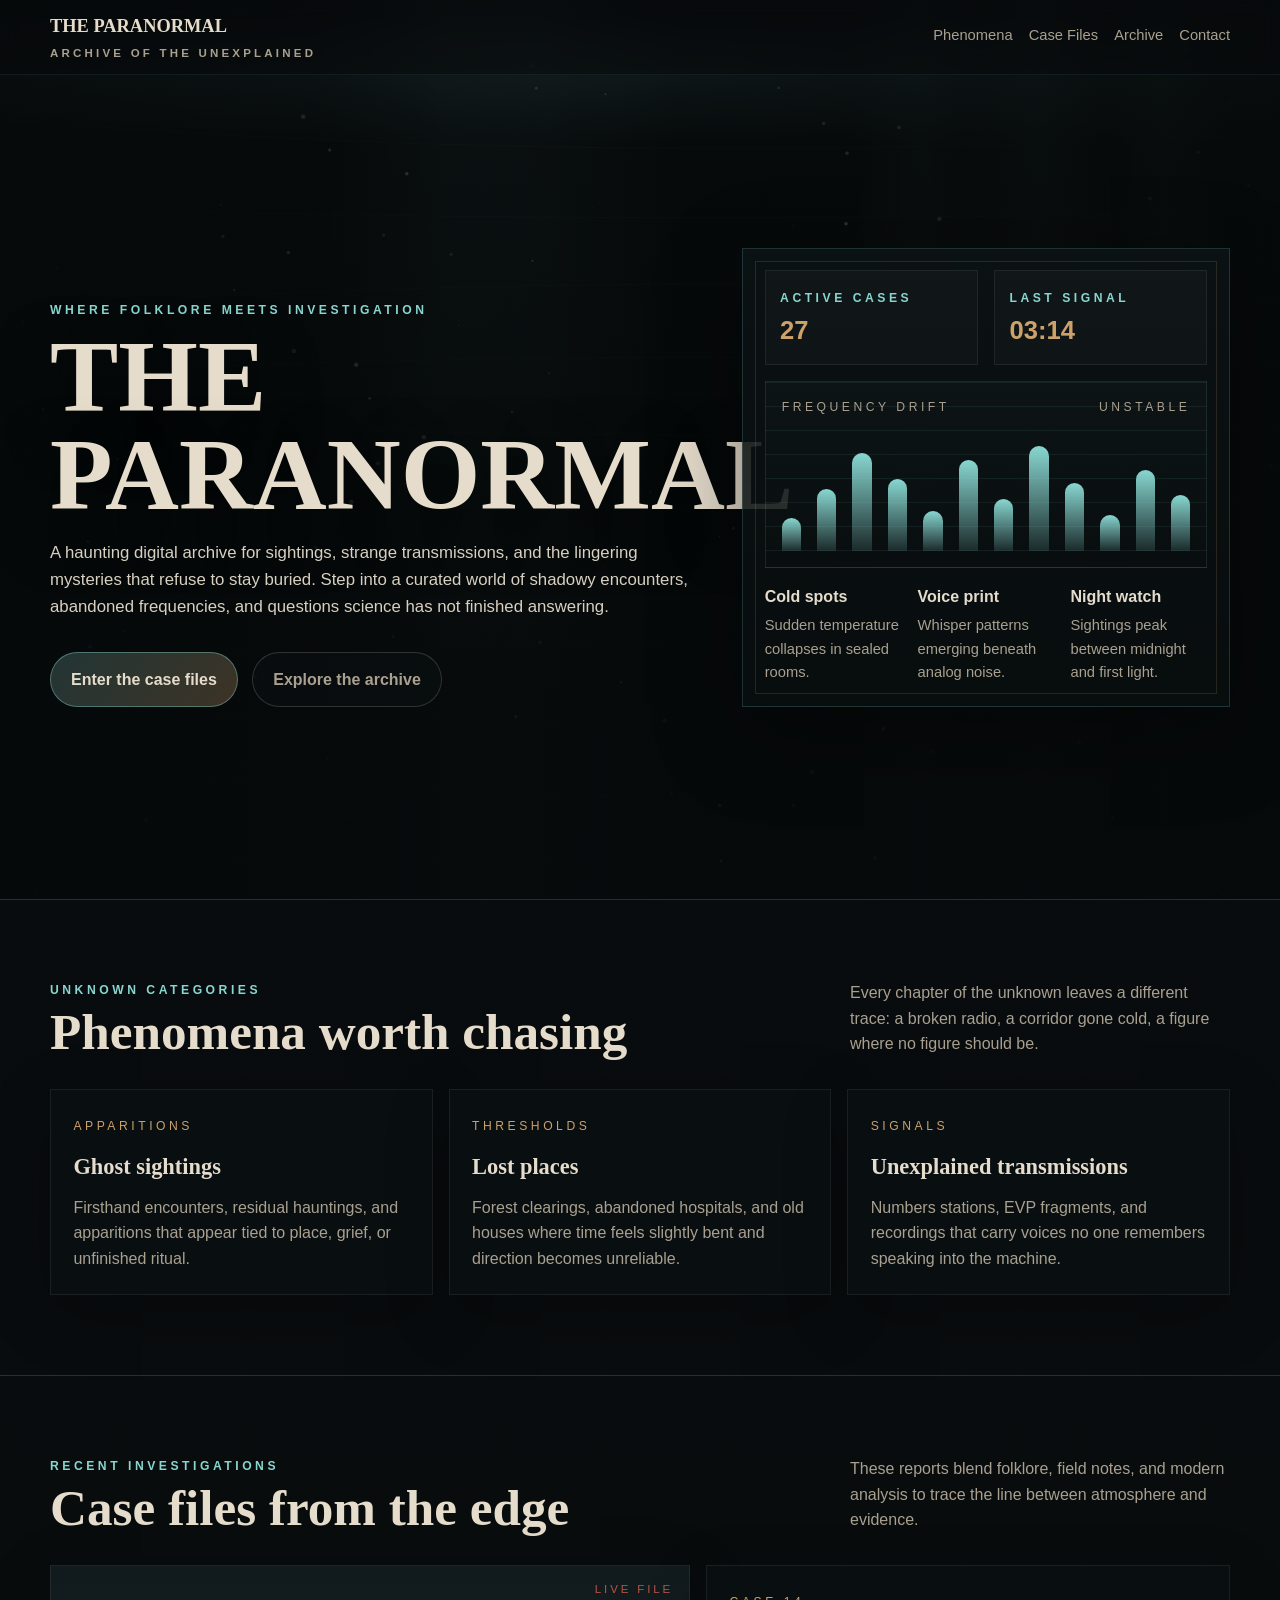
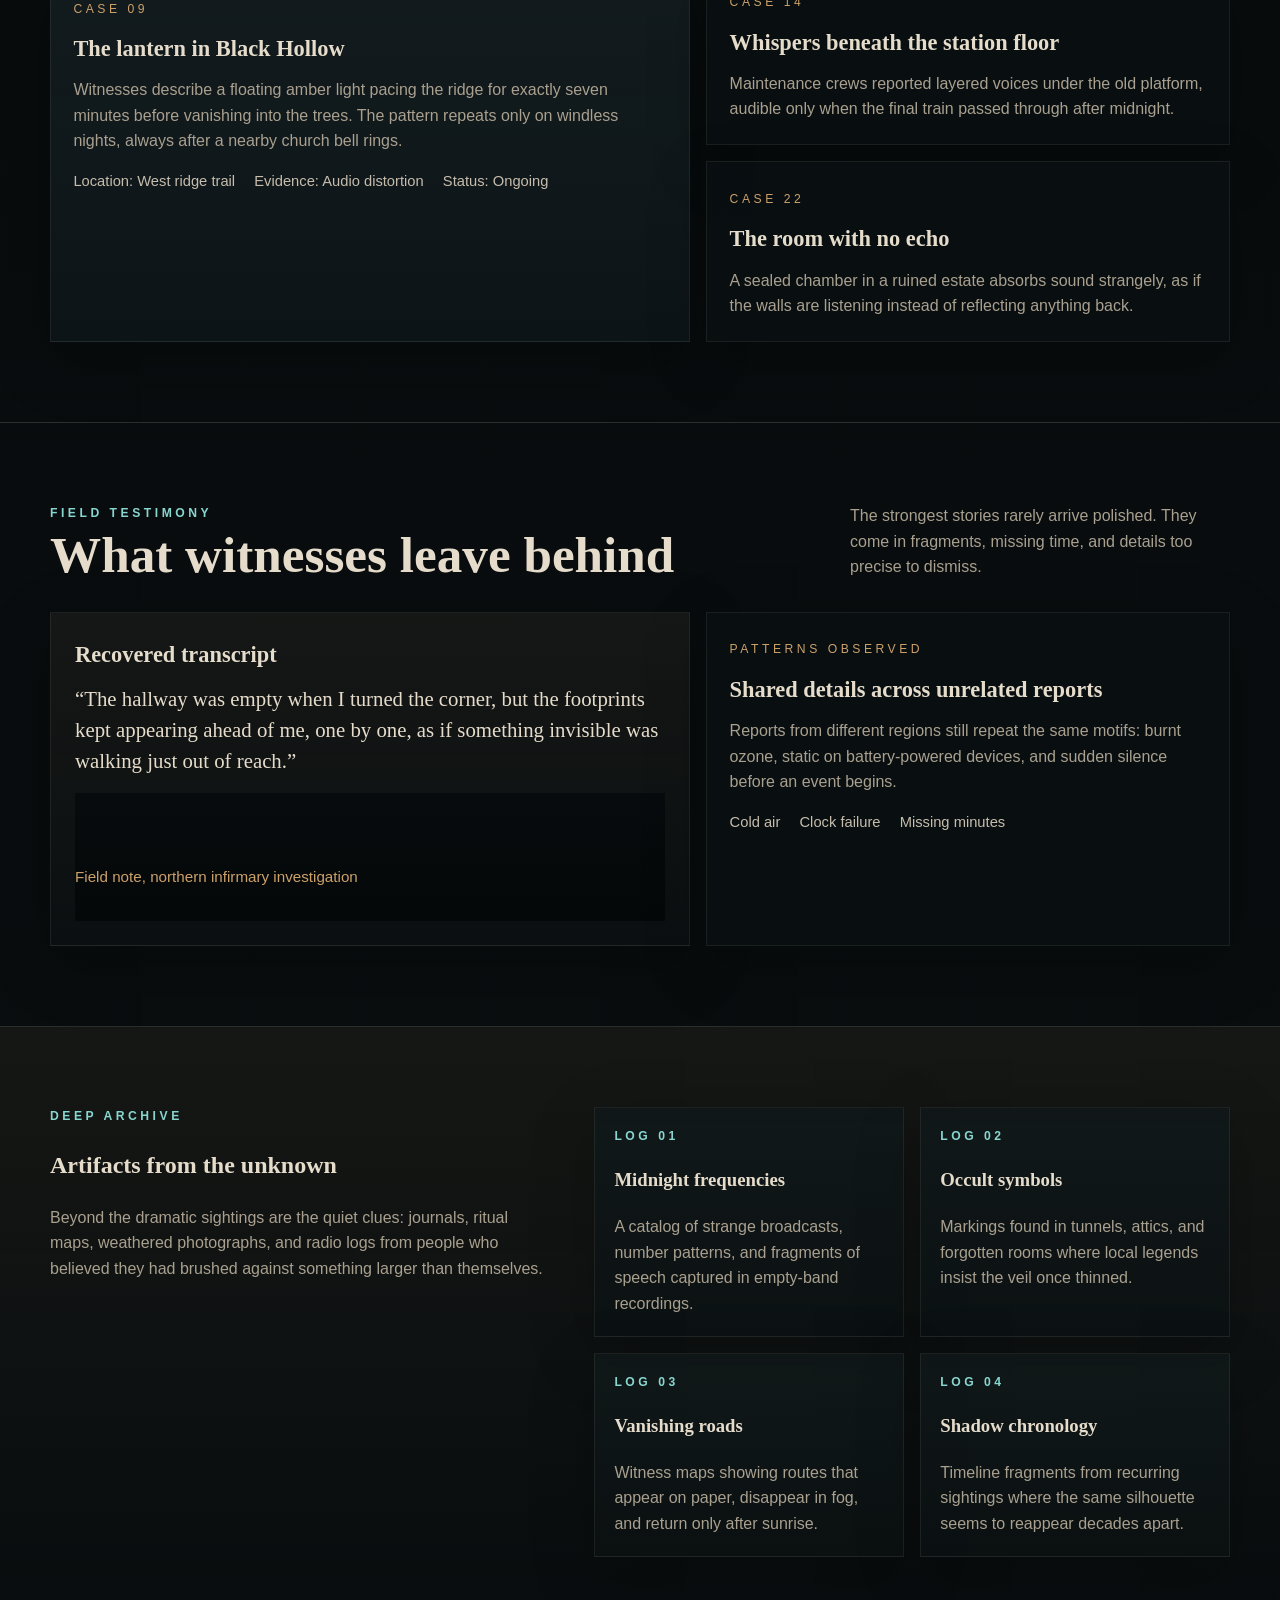
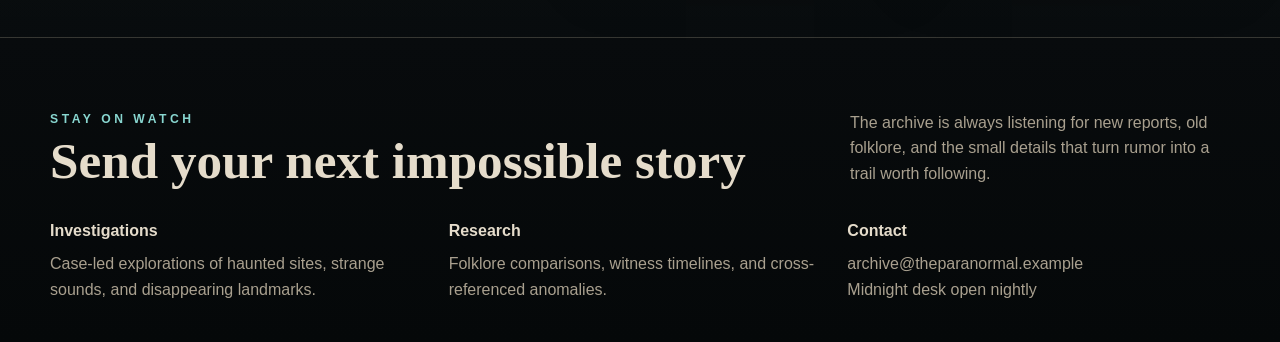
==== index.html @ f0f0e0cc "Add files via upload" ====
<!DOCTYPE html>
<html lang="en">
<head>
  <meta charset="UTF-8">
  <meta name="viewport" content="width=device-width, initial-scale=1.0">
  <title>THE PARANORMAL</title>
  <style>
    :root {
      --bg: #090d0f;
      --bg-alt: #11181a;
      --panel: rgba(10, 16, 18, 0.78);
      --panel-strong: rgba(14, 21, 24, 0.92);
      --line: rgba(229, 220, 203, 0.16);
      --text: #e5dccb;
      --muted: #a9a08f;
      --cold: #88d6d0;
      --gold: #cca16a;
      --warn: #b6544a;
      --shadow: rgba(0, 0, 0, 0.45);
      --max: 1180px;
    }

    * {
      box-sizing: border-box;
    }

    html {
      scroll-behavior: smooth;
    }

    body {
      margin: 0;
      color: var(--text);
      background:
        linear-gradient(180deg, rgba(7, 11, 12, 0.96), rgba(9, 13, 15, 0.98)),
        repeating-linear-gradient(
          90deg,
          rgba(136, 214, 208, 0.05) 0,
          rgba(136, 214, 208, 0.05) 1px,
          transparent 1px,
          transparent 120px
        ),
        linear-gradient(180deg, #0b1012, #121112 42%, #080b0d 100%);
      font-family: "Avenir Next", "Segoe UI", sans-serif;
      line-height: 1.6;
      overflow-x: hidden;
    }

    a {
      color: inherit;
      text-decoration: none;
    }

    img {
      display: block;
      max-width: 100%;
    }

    .shell {
      width: min(var(--max), calc(100% - 2rem));
      margin: 0 auto;
    }

    .site-header {
      position: fixed;
      inset: 0 0 auto 0;
      z-index: 20;
      backdrop-filter: blur(12px);
      background: rgba(8, 11, 13, 0.52);
      border-bottom: 1px solid rgba(136, 214, 208, 0.08);
    }

    .site-header .shell {
      display: flex;
      align-items: center;
      justify-content: space-between;
      gap: 1rem;
      min-height: 74px;
    }

    .brand {
      display: inline-flex;
      flex-direction: column;
      gap: 0.15rem;
    }

    .brand-mark,
    h1,
    h2,
    h3 {
      font-family: "Palatino Linotype", "Book Antiqua", Georgia, serif;
      letter-spacing: 0;
    }

    .brand-mark {
      font-size: 1.15rem;
      font-weight: 700;
    }

    .brand-tag {
      font-size: 0.72rem;
      text-transform: uppercase;
      letter-spacing: 0.2rem;
      color: var(--muted);
    }

    .nav {
      display: flex;
      flex-wrap: wrap;
      justify-content: flex-end;
      gap: 1rem;
      font-size: 0.92rem;
      color: var(--muted);
    }

    .nav a {
      position: relative;
      padding-bottom: 0.2rem;
    }

    .nav a::after {
      content: "";
      position: absolute;
      left: 0;
      right: 0;
      bottom: 0;
      height: 1px;
      background: var(--cold);
      transform: scaleX(0);
      transform-origin: left;
      transition: transform 220ms ease;
    }

    .nav a:hover::after,
    .nav a:focus-visible::after {
      transform: scaleX(1);
    }

    .hero {
      position: relative;
      min-height: 100svh;
      display: grid;
      align-items: center;
      padding: 7.5rem 0 4rem;
      border-bottom: 1px solid var(--line);
      overflow: clip;
    }

    #signal-canvas {
      position: absolute;
      inset: 0;
      width: 100%;
      height: 100%;
      opacity: 0.72;
    }

    .hero::after {
      content: "";
      position: absolute;
      inset: 0;
      background:
        linear-gradient(180deg, rgba(6, 9, 10, 0.28), rgba(6, 9, 10, 0.84) 78%),
        linear-gradient(90deg, rgba(6, 9, 10, 0.8), rgba(6, 9, 10, 0.22) 48%, rgba(6, 9, 10, 0.9));
      pointer-events: none;
    }

    .hero-layout {
      position: relative;
      z-index: 1;
      display: grid;
      grid-template-columns: minmax(0, 1.15fr) minmax(310px, 0.85fr);
      gap: 2rem;
      align-items: end;
    }

    .eyebrow,
    .section-kicker,
    .tag,
    .signal-label,
    .log-date {
      text-transform: uppercase;
      letter-spacing: 0.22rem;
      font-size: 0.76rem;
    }

    .eyebrow,
    .section-kicker,
    .tag,
    .log-date {
      color: var(--cold);
    }

    .hero-copy {
      max-width: 700px;
    }

    .hero-copy h1 {
      margin: 0.5rem 0 1rem;
      font-size: clamp(3.2rem, 8vw, 6.7rem);
      line-height: 0.95;
      text-shadow: 0 20px 60px rgba(0, 0, 0, 0.5);
    }

    .hero-copy p {
      max-width: 42rem;
      font-size: 1.05rem;
      color: #d8d0c1;
      margin-bottom: 2rem;
    }

    .actions {
      display: flex;
      flex-wrap: wrap;
      gap: 0.9rem;
    }

    .button {
      display: inline-flex;
      align-items: center;
      justify-content: center;
      min-height: 48px;
      padding: 0.85rem 1.25rem;
      border: 1px solid transparent;
      border-radius: 999px;
      font-weight: 600;
      transition: transform 180ms ease, border-color 180ms ease, background 180ms ease;
    }

    .button:hover,
    .button:focus-visible {
      transform: translateY(-1px);
    }

    .button-primary {
      background: linear-gradient(135deg, rgba(136, 214, 208, 0.22), rgba(204, 161, 106, 0.28));
      border-color: rgba(136, 214, 208, 0.4);
    }

    .button-secondary {
      background: rgba(12, 17, 19, 0.48);
      border-color: rgba(229, 220, 203, 0.18);
      color: var(--muted);
    }

    .hero-panel {
      position: relative;
      padding: 1.35rem;
      background: linear-gradient(180deg, rgba(11, 18, 20, 0.92), rgba(8, 13, 14, 0.82));
      border: 1px solid rgba(136, 214, 208, 0.18);
      box-shadow: 0 24px 80px var(--shadow);
    }

    .hero-panel::before {
      content: "";
      position: absolute;
      inset: 0.75rem;
      border: 1px solid rgba(204, 161, 106, 0.16);
      pointer-events: none;
    }

    .panel-top,
    .panel-stats,
    .signal-bars,
    .phenomena-grid,
    .case-grid,
    .notes,
    .footer-grid {
      display: grid;
      gap: 1rem;
    }

    .panel-top {
      grid-template-columns: repeat(2, minmax(0, 1fr));
      margin-bottom: 1rem;
    }

    .metric {
      padding: 0.8rem 0.9rem;
      background: rgba(255, 255, 255, 0.02);
      border: 1px solid rgba(229, 220, 203, 0.08);
    }

    .metric strong {
      display: block;
      font-size: 1.6rem;
      color: var(--gold);
      font-weight: 600;
    }

    .signal-box {
      padding: 1rem;
      border: 1px solid rgba(136, 214, 208, 0.12);
      background:
        linear-gradient(180deg, rgba(136, 214, 208, 0.02), rgba(136, 214, 208, 0)),
        repeating-linear-gradient(
          180deg,
          rgba(136, 214, 208, 0.08) 0,
          rgba(136, 214, 208, 0.08) 1px,
          transparent 1px,
          transparent 24px
        );
    }

    .signal-label {
      display: flex;
      justify-content: space-between;
      gap: 0.75rem;
      margin-bottom: 0.9rem;
      color: var(--muted);
    }

    .signal-bars {
      grid-template-columns: repeat(12, minmax(0, 1fr));
      align-items: end;
      min-height: 120px;
    }

    .signal-bars span {
      display: block;
      min-height: 22px;
      background: linear-gradient(180deg, var(--cold), rgba(136, 214, 208, 0.14));
      border-radius: 999px 999px 0 0;
      animation: pulse 2.8s ease-in-out infinite;
      transform-origin: bottom;
    }

    .signal-bars span:nth-child(2n) {
      animation-duration: 2.2s;
    }

    .signal-bars span:nth-child(3n) {
      animation-duration: 3.1s;
    }

    .panel-stats {
      grid-template-columns: repeat(3, minmax(0, 1fr));
      margin-top: 1rem;
      color: var(--muted);
      font-size: 0.92rem;
    }

    .panel-stats strong {
      display: block;
      font-size: 1rem;
      color: var(--text);
      margin-bottom: 0.25rem;
    }

    section {
      padding: 5rem 0;
      border-bottom: 1px solid var(--line);
    }

    footer {
      padding: 4.5rem 0 2rem;
      background: linear-gradient(180deg, rgba(8, 11, 13, 0.98), rgba(5, 8, 9, 1));
    }

    .section-head {
      display: grid;
      grid-template-columns: minmax(0, 1fr) minmax(260px, 380px);
      gap: 1.5rem;
      align-items: end;
      margin-bottom: 2rem;
    }

    .section-head h2 {
      margin: 0.35rem 0 0;
      font-size: clamp(2rem, 4vw, 3.35rem);
      line-height: 1;
    }

    .section-head p {
      margin: 0;
      color: var(--muted);
    }

    .phenomena-grid {
      grid-template-columns: repeat(3, minmax(0, 1fr));
    }

    .panel-card,
    .case-card,
    .note-card,
    .quote-panel {
      background: var(--panel);
      border: 1px solid rgba(229, 220, 203, 0.08);
      box-shadow: 0 18px 60px rgba(0, 0, 0, 0.24);
    }

    .panel-card,
    .case-card {
      padding: 1.4rem;
      min-height: 100%;
    }

    .tag {
      display: inline-flex;
      margin-bottom: 0.75rem;
      color: var(--gold);
    }

    .panel-card h3,
    .case-card h3,
    .quote-panel h3,
    .archive-copy h3 {
      margin: 0 0 0.65rem;
      font-size: 1.4rem;
    }

    .panel-card p,
    .case-card p,
    .archive-copy p,
    .note-card p {
      margin: 0;
      color: var(--muted);
    }

    .case-grid {
      grid-template-columns: 1.1fr 0.9fr;
      align-items: start;
    }

    .case-stack {
      display: grid;
      gap: 1rem;
    }

    .case-card.featured {
      position: relative;
      padding-top: 1.8rem;
      background:
        linear-gradient(180deg, rgba(136, 214, 208, 0.04), rgba(0, 0, 0, 0)),
        var(--panel-strong);
    }

    .case-card.featured::before {
      content: "Live File";
      position: absolute;
      top: 0.9rem;
      right: 1rem;
      color: var(--warn);
      text-transform: uppercase;
      letter-spacing: 0.18rem;
      font-size: 0.72rem;
    }

    .case-meta {
      display: flex;
      flex-wrap: wrap;
      gap: 0.75rem 1.2rem;
      margin-top: 1rem;
      color: #c6bdad;
      font-size: 0.92rem;
    }

    .quote-panel {
      padding: 1.5rem;
      background:
        linear-gradient(180deg, rgba(204, 161, 106, 0.06), rgba(0, 0, 0, 0)),
        rgba(12, 17, 18, 0.82);
    }

    blockquote {
      margin: 0;
      font-size: 1.3rem;
      line-height: 1.5;
      font-family: "Palatino Linotype", "Book Antiqua", Georgia, serif;
    }

    .quote-panel footer {
      margin-top: 1rem;
      color: var(--gold);
      font-size: 0.95rem;
    }

    .archive {
      background:
        linear-gradient(180deg, rgba(204, 161, 106, 0.06), rgba(0, 0, 0, 0)),
        linear-gradient(180deg, rgba(10, 15, 16, 0.98), rgba(8, 12, 14, 0.98));
    }

    .archive-layout {
      display: grid;
      grid-template-columns: minmax(0, 0.9fr) minmax(0, 1.1fr);
      gap: 1.5rem;
      align-items: start;
    }

    .archive-copy {
      padding-right: 1rem;
    }

    .notes {
      grid-template-columns: repeat(2, minmax(0, 1fr));
    }

    .note-card {
      padding: 1.2rem;
      min-height: 180px;
      background:
        linear-gradient(180deg, rgba(136, 214, 208, 0.03), rgba(0, 0, 0, 0)),
        rgba(11, 17, 18, 0.84);
    }

    .footer-grid {
      grid-template-columns: repeat(3, minmax(0, 1fr));
      padding-bottom: 0.5rem;
    }

    .footer-col {
      color: var(--muted);
    }

    .footer-col strong {
      display: block;
      margin-bottom: 0.45rem;
      color: var(--text);
    }

    .section-kicker,
    .brand-tag,
    .eyebrow,
    .log-date {
      font-weight: 600;
    }

    .reveal {
      opacity: 0;
      transform: translateY(22px);
      transition: opacity 700ms ease, transform 700ms ease;
    }

    .reveal.visible {
      opacity: 1;
      transform: translateY(0);
    }

    @keyframes pulse {
      0%, 100% {
        transform: scaleY(0.48);
        opacity: 0.5;
      }
      50% {
        transform: scaleY(1);
        opacity: 1;
      }
    }

    @media (max-width: 980px) {
      .hero-layout,
      .section-head,
      .case-grid,
      .archive-layout,
      .phenomena-grid,
      .notes,
      .footer-grid {
        grid-template-columns: 1fr;
      }

      .hero {
        min-height: auto;
        padding-top: 6.8rem;
      }

      .panel-top,
      .panel-stats {
        grid-template-columns: repeat(2, minmax(0, 1fr));
      }
    }

    @media (max-width: 640px) {
      .shell {
        width: min(var(--max), calc(100% - 1.2rem));
      }

      .site-header .shell {
        align-items: start;
        padding: 0.8rem 0;
      }

      .nav {
        gap: 0.7rem 1rem;
        font-size: 0.85rem;
      }

      .hero-copy p,
      .section-head p {
        font-size: 0.98rem;
      }

      .actions {
        flex-direction: column;
      }

      .button {
        width: 100%;
      }

      .panel-top,
      .panel-stats,
      .notes {
        grid-template-columns: 1fr;
      }

      .signal-bars {
        min-height: 88px;
      }

      blockquote {
        font-size: 1.12rem;
      }
    }
  </style>
</head>
<body>
  <header class="site-header">
    <div class="shell">
      <a class="brand" href="#top" aria-label="THE PARANORMAL home">
        <span class="brand-mark">THE PARANORMAL</span>
        <span class="brand-tag">Archive of the unexplained</span>
      </a>
      <nav class="nav" aria-label="Primary navigation">
        <a href="#phenomena">Phenomena</a>
        <a href="#cases">Case Files</a>
        <a href="#archive">Archive</a>
        <a href="#contact">Contact</a>
      </nav>
    </div>
  </header>

  <main id="top">
    <section class="hero">
      <canvas id="signal-canvas" aria-hidden="true"></canvas>
      <div class="shell hero-layout">
        <div class="hero-copy reveal">
          <div class="eyebrow">Where folklore meets investigation</div>
          <h1>THE PARANORMAL</h1>
          <p>
            A haunting digital archive for sightings, strange transmissions, and the
            lingering mysteries that refuse to stay buried. Step into a curated world
            of shadowy encounters, abandoned frequencies, and questions science has
            not finished answering.
          </p>
          <div class="actions">
            <a class="button button-primary" href="#cases">Enter the case files</a>
            <a class="button button-secondary" href="#archive">Explore the archive</a>
          </div>
        </div>

        <aside class="hero-panel reveal" aria-label="Field signal monitor">
          <div class="panel-top">
            <div class="metric">
              <span class="section-kicker">Active cases</span>
              <strong>27</strong>
            </div>
            <div class="metric">
              <span class="section-kicker">Last signal</span>
              <strong>03:14</strong>
            </div>
          </div>

          <div class="signal-box">
            <div class="signal-label">
              <span>Frequency drift</span>
              <span>Unstable</span>
            </div>
            <div class="signal-bars" aria-hidden="true">
              <span style="height: 28%"></span>
              <span style="height: 52%"></span>
              <span style="height: 82%"></span>
              <span style="height: 60%"></span>
              <span style="height: 34%"></span>
              <span style="height: 76%"></span>
              <span style="height: 44%"></span>
              <span style="height: 88%"></span>
              <span style="height: 57%"></span>
              <span style="height: 30%"></span>
              <span style="height: 68%"></span>
              <span style="height: 47%"></span>
            </div>
          </div>

          <div class="panel-stats">
            <div>
              <strong>Cold spots</strong>
              Sudden temperature collapses in sealed rooms.
            </div>
            <div>
              <strong>Voice print</strong>
              Whisper patterns emerging beneath analog noise.
            </div>
            <div>
              <strong>Night watch</strong>
              Sightings peak between midnight and first light.
            </div>
          </div>
        </aside>
      </div>
    </section>

    <section id="phenomena">
      <div class="shell">
        <div class="section-head reveal">
          <div>
            <div class="section-kicker">Unknown categories</div>
            <h2>Phenomena worth chasing</h2>
          </div>
          <p>
            Every chapter of the unknown leaves a different trace: a broken radio,
            a corridor gone cold, a figure where no figure should be.
          </p>
        </div>

        <div class="phenomena-grid">
          <article class="panel-card reveal">
            <span class="tag">Apparitions</span>
            <h3>Ghost sightings</h3>
            <p>
              Firsthand encounters, residual hauntings, and apparitions that appear
              tied to place, grief, or unfinished ritual.
            </p>
          </article>
          <article class="panel-card reveal">
            <span class="tag">Thresholds</span>
            <h3>Lost places</h3>
            <p>
              Forest clearings, abandoned hospitals, and old houses where time feels
              slightly bent and direction becomes unreliable.
            </p>
          </article>
          <article class="panel-card reveal">
            <span class="tag">Signals</span>
            <h3>Unexplained transmissions</h3>
            <p>
              Numbers stations, EVP fragments, and recordings that carry voices no
              one remembers speaking into the machine.
            </p>
          </article>
        </div>
      </div>
    </section>

    <section id="cases">
      <div class="shell">
        <div class="section-head reveal">
          <div>
            <div class="section-kicker">Recent investigations</div>
            <h2>Case files from the edge</h2>
          </div>
          <p>
            These reports blend folklore, field notes, and modern analysis to trace
            the line between atmosphere and evidence.
          </p>
        </div>

        <div class="case-grid">
          <article class="case-card featured reveal">
            <span class="tag">Case 09</span>
            <h3>The lantern in Black Hollow</h3>
            <p>
              Witnesses describe a floating amber light pacing the ridge for exactly
              seven minutes before vanishing into the trees. The pattern repeats only
              on windless nights, always after a nearby church bell rings.
            </p>
            <div class="case-meta">
              <span>Location: West ridge trail</span>
              <span>Evidence: Audio distortion</span>
              <span>Status: Ongoing</span>
            </div>
          </article>

          <div class="case-stack">
            <article class="case-card reveal">
              <span class="tag">Case 14</span>
              <h3>Whispers beneath the station floor</h3>
              <p>
                Maintenance crews reported layered voices under the old platform,
                audible only when the final train passed through after midnight.
              </p>
            </article>
            <article class="case-card reveal">
              <span class="tag">Case 22</span>
              <h3>The room with no echo</h3>
              <p>
                A sealed chamber in a ruined estate absorbs sound strangely, as if the
                walls are listening instead of reflecting anything back.
              </p>
            </article>
          </div>
        </div>
      </div>
    </section>

    <section>
      <div class="shell">
        <div class="section-head reveal">
          <div>
            <div class="section-kicker">Field testimony</div>
            <h2>What witnesses leave behind</h2>
          </div>
          <p>
            The strongest stories rarely arrive polished. They come in fragments,
            missing time, and details too precise to dismiss.
          </p>
        </div>

        <div class="case-grid">
          <div class="quote-panel reveal">
            <h3>Recovered transcript</h3>
            <blockquote>
              “The hallway was empty when I turned the corner, but the footprints
              kept appearing ahead of me, one by one, as if something invisible was
              walking just out of reach.”
            </blockquote>
            <footer>Field note, northern infirmary investigation</footer>
          </div>

          <article class="case-card reveal">
            <span class="tag">Patterns observed</span>
            <h3>Shared details across unrelated reports</h3>
            <p>
              Reports from different regions still repeat the same motifs: burnt
              ozone, static on battery-powered devices, and sudden silence before an
              event begins.
            </p>
            <div class="case-meta">
              <span>Cold air</span>
              <span>Clock failure</span>
              <span>Missing minutes</span>
            </div>
          </article>
        </div>
      </div>
    </section>

    <section id="archive" class="archive">
      <div class="shell archive-layout">
        <div class="archive-copy reveal">
          <div class="section-kicker">Deep archive</div>
          <h2>Artifacts from the unknown</h2>
          <p>
            Beyond the dramatic sightings are the quiet clues: journals, ritual maps,
            weathered photographs, and radio logs from people who believed they had
            brushed against something larger than themselves.
          </p>
        </div>

        <div class="notes">
          <article class="note-card reveal">
            <div class="log-date">Log 01</div>
            <h3>Midnight frequencies</h3>
            <p>
              A catalog of strange broadcasts, number patterns, and fragments of
              speech captured in empty-band recordings.
            </p>
          </article>
          <article class="note-card reveal">
            <div class="log-date">Log 02</div>
            <h3>Occult symbols</h3>
            <p>
              Markings found in tunnels, attics, and forgotten rooms where local
              legends insist the veil once thinned.
            </p>
          </article>
          <article class="note-card reveal">
            <div class="log-date">Log 03</div>
            <h3>Vanishing roads</h3>
            <p>
              Witness maps showing routes that appear on paper, disappear in fog, and
              return only after sunrise.
            </p>
          </article>
          <article class="note-card reveal">
            <div class="log-date">Log 04</div>
            <h3>Shadow chronology</h3>
            <p>
              Timeline fragments from recurring sightings where the same silhouette
              seems to reappear decades apart.
            </p>
          </article>
        </div>
      </div>
    </section>
  </main>

  <footer id="contact">
    <div class="shell">
      <div class="section-head reveal">
        <div>
          <div class="section-kicker">Stay on watch</div>
          <h2>Send your next impossible story</h2>
        </div>
        <p>
          The archive is always listening for new reports, old folklore, and the
          small details that turn rumor into a trail worth following.
        </p>
      </div>

      <div class="footer-grid reveal">
        <div class="footer-col">
          <strong>Investigations</strong>
          Case-led explorations of haunted sites, strange sounds, and disappearing
          landmarks.
        </div>
        <div class="footer-col">
          <strong>Research</strong>
          Folklore comparisons, witness timelines, and cross-referenced anomalies.
        </div>
        <div class="footer-col">
          <strong>Contact</strong>
          archive@theparanormal.example<br>
          Midnight desk open nightly
        </div>
      </div>
    </div>
  </footer>

  <script>
    const canvas = document.getElementById("signal-canvas");
    const ctx = canvas.getContext("2d");
    const stars = [];
    const sweeps = [];

    function resizeCanvas() {
      const ratio = window.devicePixelRatio || 1;
      canvas.width = window.innerWidth * ratio;
      canvas.height = window.innerHeight * ratio;
      canvas.style.width = window.innerWidth + "px";
      canvas.style.height = window.innerHeight + "px";
      ctx.setTransform(ratio, 0, 0, ratio, 0, 0);
      buildScene();
    }

    function buildScene() {
      stars.length = 0;
      sweeps.length = 0;

      const starCount = Math.min(140, Math.floor(window.innerWidth / 10));
      for (let index = 0; index < starCount; index += 1) {
        stars.push({
          x: Math.random() * window.innerWidth,
          y: Math.random() * window.innerHeight,
          radius: Math.random() * 1.8 + 0.4,
          alpha: Math.random() * 0.6 + 0.15,
          drift: Math.random() * 0.12 + 0.03
        });
      }

      const sweepCount = 6;
      for (let index = 0; index < sweepCount; index += 1) {
        sweeps.push({
          x: Math.random() * window.innerWidth,
          width: Math.random() * 180 + 90,
          speed: Math.random() * 0.22 + 0.08,
          opacity: Math.random() * 0.12 + 0.04
        });
      }
    }

    function drawMist(time) {
      for (const sweep of sweeps) {
        sweep.x += sweep.speed;
        if (sweep.x - sweep.width > window.innerWidth) {
          sweep.x = -sweep.width;
        }

        const gradient = ctx.createLinearGradient(sweep.x, 0, sweep.x + sweep.width, 0);
        gradient.addColorStop(0, "rgba(136, 214, 208, 0)");
        gradient.addColorStop(0.5, "rgba(136, 214, 208, " + sweep.opacity + ")");
        gradient.addColorStop(1, "rgba(136, 214, 208, 0)");

        ctx.fillStyle = gradient;
        ctx.fillRect(sweep.x, 0, sweep.width, window.innerHeight);
      }

      ctx.strokeStyle = "rgba(204, 161, 106, 0.08)";
      ctx.lineWidth = 1;
      for (let row = 0; row < window.innerHeight; row += 72) {
        const offset = Math.sin((time * 0.0007) + row * 0.02) * 26;
        ctx.beginPath();
        ctx.moveTo(0, row + offset);
        ctx.quadraticCurveTo(
          window.innerWidth * 0.45,
          row - offset,
          window.innerWidth,
          row + offset * 0.4
        );
        ctx.stroke();
      }
    }

    function drawStars(time) {
      for (const star of stars) {
        const flicker = Math.sin(time * 0.001 + star.x * 0.01 + star.y * 0.02) * 0.18;
        ctx.beginPath();
        ctx.fillStyle = "rgba(229, 220, 203, " + (star.alpha + flicker) + ")";
        ctx.arc(star.x, star.y, star.radius, 0, Math.PI * 2);
        ctx.fill();

        star.y += star.drift;
        if (star.y > window.innerHeight) {
          star.y = -4;
        }
      }
    }

    function drawScan(time) {
      const y = (time * 0.06) % (window.innerHeight + 120) - 120;
      const gradient = ctx.createLinearGradient(0, y, 0, y + 130);
      gradient.addColorStop(0, "rgba(136, 214, 208, 0)");
      gradient.addColorStop(0.5, "rgba(136, 214, 208, 0.16)");
      gradient.addColorStop(1, "rgba(136, 214, 208, 0)");
      ctx.fillStyle = gradient;
      ctx.fillRect(0, y, window.innerWidth, 130);
    }

    function render(time) {
      ctx.clearRect(0, 0, window.innerWidth, window.innerHeight);
      drawMist(time);
      drawStars(time);
      drawScan(time);
      requestAnimationFrame(render);
    }

    const observer = new IntersectionObserver((entries) => {
      entries.forEach((entry) => {
        if (entry.isIntersecting) {
          entry.target.classList.add("visible");
        }
      });
    }, { threshold: 0.18 });

    document.querySelectorAll(".reveal").forEach((element) => {
      observer.observe(element);
    });

    window.addEventListener("resize", resizeCanvas);
    resizeCanvas();
    requestAnimationFrame(render);
  </script>
</body>
</html>
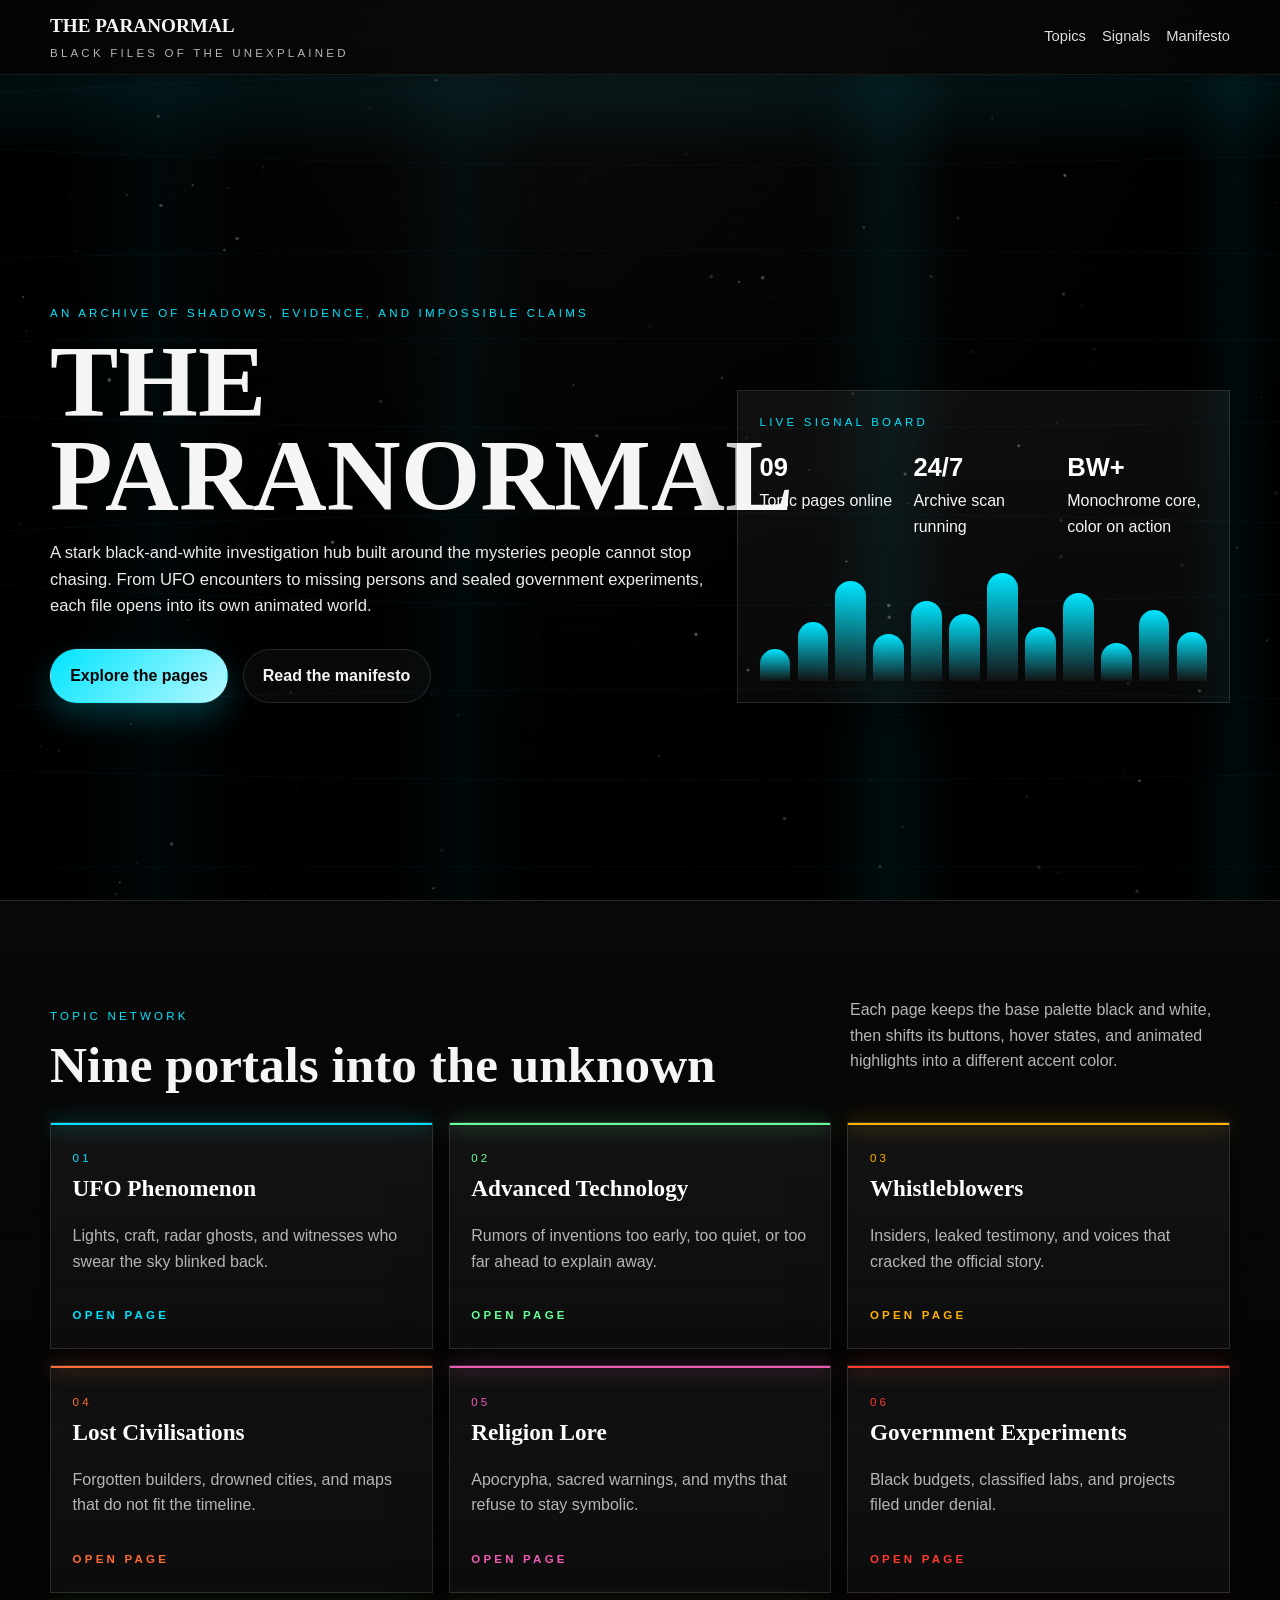
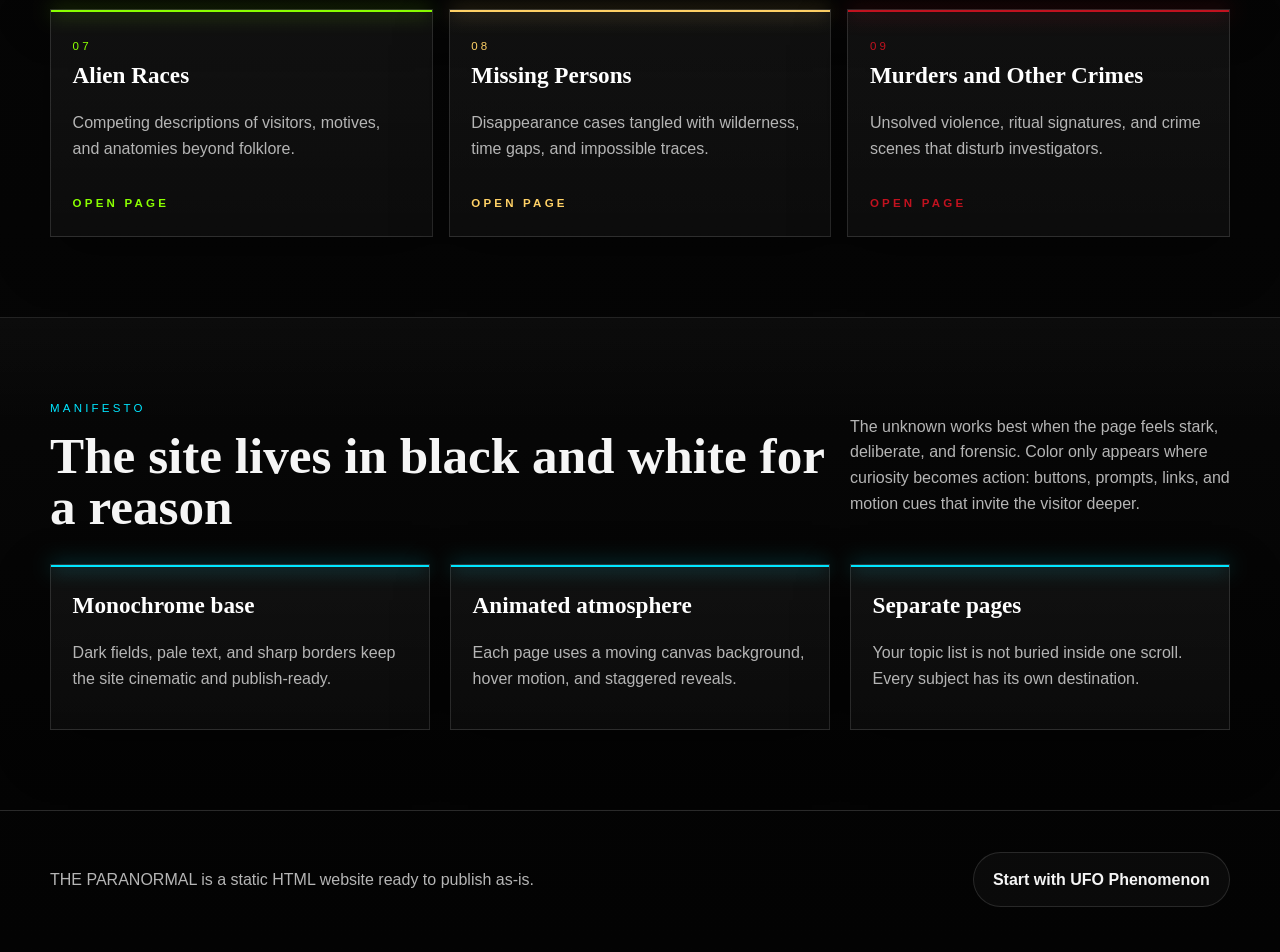
==== commit 0c514466: "Add files via upload" ====
--- a/index.html
+++ b/index.html
@@ -4,1040 +4,187 @@
   <meta charset="UTF-8">
   <meta name="viewport" content="width=device-width, initial-scale=1.0">
   <title>THE PARANORMAL</title>
-  <style>
-    :root {
-      --bg: #090d0f;
-      --bg-alt: #11181a;
-      --panel: rgba(10, 16, 18, 0.78);
-      --panel-strong: rgba(14, 21, 24, 0.92);
-      --line: rgba(229, 220, 203, 0.16);
-      --text: #e5dccb;
-      --muted: #a9a08f;
-      --cold: #88d6d0;
-      --gold: #cca16a;
-      --warn: #b6544a;
-      --shadow: rgba(0, 0, 0, 0.45);
-      --max: 1180px;
-    }
-
-    * {
-      box-sizing: border-box;
-    }
-
-    html {
-      scroll-behavior: smooth;
-    }
-
-    body {
-      margin: 0;
-      color: var(--text);
-      background:
-        linear-gradient(180deg, rgba(7, 11, 12, 0.96), rgba(9, 13, 15, 0.98)),
-        repeating-linear-gradient(
-          90deg,
-          rgba(136, 214, 208, 0.05) 0,
-          rgba(136, 214, 208, 0.05) 1px,
-          transparent 1px,
-          transparent 120px
-        ),
-        linear-gradient(180deg, #0b1012, #121112 42%, #080b0d 100%);
-      font-family: "Avenir Next", "Segoe UI", sans-serif;
-      line-height: 1.6;
-      overflow-x: hidden;
-    }
-
-    a {
-      color: inherit;
-      text-decoration: none;
-    }
-
-    img {
-      display: block;
-      max-width: 100%;
-    }
-
-    .shell {
-      width: min(var(--max), calc(100% - 2rem));
-      margin: 0 auto;
-    }
-
-    .site-header {
-      position: fixed;
-      inset: 0 0 auto 0;
-      z-index: 20;
-      backdrop-filter: blur(12px);
-      background: rgba(8, 11, 13, 0.52);
-      border-bottom: 1px solid rgba(136, 214, 208, 0.08);
-    }
-
-    .site-header .shell {
-      display: flex;
-      align-items: center;
-      justify-content: space-between;
-      gap: 1rem;
-      min-height: 74px;
-    }
-
-    .brand {
-      display: inline-flex;
-      flex-direction: column;
-      gap: 0.15rem;
-    }
-
-    .brand-mark,
-    h1,
-    h2,
-    h3 {
-      font-family: "Palatino Linotype", "Book Antiqua", Georgia, serif;
-      letter-spacing: 0;
-    }
-
-    .brand-mark {
-      font-size: 1.15rem;
-      font-weight: 700;
-    }
-
-    .brand-tag {
-      font-size: 0.72rem;
-      text-transform: uppercase;
-      letter-spacing: 0.2rem;
-      color: var(--muted);
-    }
-
-    .nav {
-      display: flex;
-      flex-wrap: wrap;
-      justify-content: flex-end;
-      gap: 1rem;
-      font-size: 0.92rem;
-      color: var(--muted);
-    }
-
-    .nav a {
-      position: relative;
-      padding-bottom: 0.2rem;
-    }
-
-    .nav a::after {
-      content: "";
-      position: absolute;
-      left: 0;
-      right: 0;
-      bottom: 0;
-      height: 1px;
-      background: var(--cold);
-      transform: scaleX(0);
-      transform-origin: left;
-      transition: transform 220ms ease;
-    }
-
-    .nav a:hover::after,
-    .nav a:focus-visible::after {
-      transform: scaleX(1);
-    }
-
-    .hero {
-      position: relative;
-      min-height: 100svh;
-      display: grid;
-      align-items: center;
-      padding: 7.5rem 0 4rem;
-      border-bottom: 1px solid var(--line);
-      overflow: clip;
-    }
-
-    #signal-canvas {
-      position: absolute;
-      inset: 0;
-      width: 100%;
-      height: 100%;
-      opacity: 0.72;
-    }
-
-    .hero::after {
-      content: "";
-      position: absolute;
-      inset: 0;
-      background:
-        linear-gradient(180deg, rgba(6, 9, 10, 0.28), rgba(6, 9, 10, 0.84) 78%),
-        linear-gradient(90deg, rgba(6, 9, 10, 0.8), rgba(6, 9, 10, 0.22) 48%, rgba(6, 9, 10, 0.9));
-      pointer-events: none;
-    }
-
-    .hero-layout {
-      position: relative;
-      z-index: 1;
-      display: grid;
-      grid-template-columns: minmax(0, 1.15fr) minmax(310px, 0.85fr);
-      gap: 2rem;
-      align-items: end;
-    }
-
-    .eyebrow,
-    .section-kicker,
-    .tag,
-    .signal-label,
-    .log-date {
-      text-transform: uppercase;
-      letter-spacing: 0.22rem;
-      font-size: 0.76rem;
-    }
-
-    .eyebrow,
-    .section-kicker,
-    .tag,
-    .log-date {
-      color: var(--cold);
-    }
-
-    .hero-copy {
-      max-width: 700px;
-    }
-
-    .hero-copy h1 {
-      margin: 0.5rem 0 1rem;
-      font-size: clamp(3.2rem, 8vw, 6.7rem);
-      line-height: 0.95;
-      text-shadow: 0 20px 60px rgba(0, 0, 0, 0.5);
-    }
-
-    .hero-copy p {
-      max-width: 42rem;
-      font-size: 1.05rem;
-      color: #d8d0c1;
-      margin-bottom: 2rem;
-    }
-
-    .actions {
-      display: flex;
-      flex-wrap: wrap;
-      gap: 0.9rem;
-    }
-
-    .button {
-      display: inline-flex;
-      align-items: center;
-      justify-content: center;
-      min-height: 48px;
-      padding: 0.85rem 1.25rem;
-      border: 1px solid transparent;
-      border-radius: 999px;
-      font-weight: 600;
-      transition: transform 180ms ease, border-color 180ms ease, background 180ms ease;
-    }
-
-    .button:hover,
-    .button:focus-visible {
-      transform: translateY(-1px);
-    }
-
-    .button-primary {
-      background: linear-gradient(135deg, rgba(136, 214, 208, 0.22), rgba(204, 161, 106, 0.28));
-      border-color: rgba(136, 214, 208, 0.4);
-    }
-
-    .button-secondary {
-      background: rgba(12, 17, 19, 0.48);
-      border-color: rgba(229, 220, 203, 0.18);
-      color: var(--muted);
-    }
-
-    .hero-panel {
-      position: relative;
-      padding: 1.35rem;
-      background: linear-gradient(180deg, rgba(11, 18, 20, 0.92), rgba(8, 13, 14, 0.82));
-      border: 1px solid rgba(136, 214, 208, 0.18);
-      box-shadow: 0 24px 80px var(--shadow);
-    }
-
-    .hero-panel::before {
-      content: "";
-      position: absolute;
-      inset: 0.75rem;
-      border: 1px solid rgba(204, 161, 106, 0.16);
-      pointer-events: none;
-    }
-
-    .panel-top,
-    .panel-stats,
-    .signal-bars,
-    .phenomena-grid,
-    .case-grid,
-    .notes,
-    .footer-grid {
-      display: grid;
-      gap: 1rem;
-    }
-
-    .panel-top {
-      grid-template-columns: repeat(2, minmax(0, 1fr));
-      margin-bottom: 1rem;
-    }
-
-    .metric {
-      padding: 0.8rem 0.9rem;
-      background: rgba(255, 255, 255, 0.02);
-      border: 1px solid rgba(229, 220, 203, 0.08);
-    }
-
-    .metric strong {
-      display: block;
-      font-size: 1.6rem;
-      color: var(--gold);
-      font-weight: 600;
-    }
-
-    .signal-box {
-      padding: 1rem;
-      border: 1px solid rgba(136, 214, 208, 0.12);
-      background:
-        linear-gradient(180deg, rgba(136, 214, 208, 0.02), rgba(136, 214, 208, 0)),
-        repeating-linear-gradient(
-          180deg,
-          rgba(136, 214, 208, 0.08) 0,
-          rgba(136, 214, 208, 0.08) 1px,
-          transparent 1px,
-          transparent 24px
-        );
-    }
-
-    .signal-label {
-      display: flex;
-      justify-content: space-between;
-      gap: 0.75rem;
-      margin-bottom: 0.9rem;
-      color: var(--muted);
-    }
-
-    .signal-bars {
-      grid-template-columns: repeat(12, minmax(0, 1fr));
-      align-items: end;
-      min-height: 120px;
-    }
-
-    .signal-bars span {
-      display: block;
-      min-height: 22px;
-      background: linear-gradient(180deg, var(--cold), rgba(136, 214, 208, 0.14));
-      border-radius: 999px 999px 0 0;
-      animation: pulse 2.8s ease-in-out infinite;
-      transform-origin: bottom;
-    }
-
-    .signal-bars span:nth-child(2n) {
-      animation-duration: 2.2s;
-    }
-
-    .signal-bars span:nth-child(3n) {
-      animation-duration: 3.1s;
-    }
-
-    .panel-stats {
-      grid-template-columns: repeat(3, minmax(0, 1fr));
-      margin-top: 1rem;
-      color: var(--muted);
-      font-size: 0.92rem;
-    }
-
-    .panel-stats strong {
-      display: block;
-      font-size: 1rem;
-      color: var(--text);
-      margin-bottom: 0.25rem;
-    }
-
-    section {
-      padding: 5rem 0;
-      border-bottom: 1px solid var(--line);
-    }
-
-    footer {
-      padding: 4.5rem 0 2rem;
-      background: linear-gradient(180deg, rgba(8, 11, 13, 0.98), rgba(5, 8, 9, 1));
-    }
-
-    .section-head {
-      display: grid;
-      grid-template-columns: minmax(0, 1fr) minmax(260px, 380px);
-      gap: 1.5rem;
-      align-items: end;
-      margin-bottom: 2rem;
-    }
-
-    .section-head h2 {
-      margin: 0.35rem 0 0;
-      font-size: clamp(2rem, 4vw, 3.35rem);
-      line-height: 1;
-    }
-
-    .section-head p {
-      margin: 0;
-      color: var(--muted);
-    }
-
-    .phenomena-grid {
-      grid-template-columns: repeat(3, minmax(0, 1fr));
-    }
-
-    .panel-card,
-    .case-card,
-    .note-card,
-    .quote-panel {
-      background: var(--panel);
-      border: 1px solid rgba(229, 220, 203, 0.08);
-      box-shadow: 0 18px 60px rgba(0, 0, 0, 0.24);
-    }
-
-    .panel-card,
-    .case-card {
-      padding: 1.4rem;
-      min-height: 100%;
-    }
-
-    .tag {
-      display: inline-flex;
-      margin-bottom: 0.75rem;
-      color: var(--gold);
-    }
-
-    .panel-card h3,
-    .case-card h3,
-    .quote-panel h3,
-    .archive-copy h3 {
-      margin: 0 0 0.65rem;
-      font-size: 1.4rem;
-    }
-
-    .panel-card p,
-    .case-card p,
-    .archive-copy p,
-    .note-card p {
-      margin: 0;
-      color: var(--muted);
-    }
-
-    .case-grid {
-      grid-template-columns: 1.1fr 0.9fr;
-      align-items: start;
-    }
-
-    .case-stack {
-      display: grid;
-      gap: 1rem;
-    }
-
-    .case-card.featured {
-      position: relative;
-      padding-top: 1.8rem;
-      background:
-        linear-gradient(180deg, rgba(136, 214, 208, 0.04), rgba(0, 0, 0, 0)),
-        var(--panel-strong);
-    }
-
-    .case-card.featured::before {
-      content: "Live File";
-      position: absolute;
-      top: 0.9rem;
-      right: 1rem;
-      color: var(--warn);
-      text-transform: uppercase;
-      letter-spacing: 0.18rem;
-      font-size: 0.72rem;
-    }
-
-    .case-meta {
-      display: flex;
-      flex-wrap: wrap;
-      gap: 0.75rem 1.2rem;
-      margin-top: 1rem;
-      color: #c6bdad;
-      font-size: 0.92rem;
-    }
-
-    .quote-panel {
-      padding: 1.5rem;
-      background:
-        linear-gradient(180deg, rgba(204, 161, 106, 0.06), rgba(0, 0, 0, 0)),
-        rgba(12, 17, 18, 0.82);
-    }
-
-    blockquote {
-      margin: 0;
-      font-size: 1.3rem;
-      line-height: 1.5;
-      font-family: "Palatino Linotype", "Book Antiqua", Georgia, serif;
-    }
-
-    .quote-panel footer {
-      margin-top: 1rem;
-      color: var(--gold);
-      font-size: 0.95rem;
-    }
-
-    .archive {
-      background:
-        linear-gradient(180deg, rgba(204, 161, 106, 0.06), rgba(0, 0, 0, 0)),
-        linear-gradient(180deg, rgba(10, 15, 16, 0.98), rgba(8, 12, 14, 0.98));
-    }
-
-    .archive-layout {
-      display: grid;
-      grid-template-columns: minmax(0, 0.9fr) minmax(0, 1.1fr);
-      gap: 1.5rem;
-      align-items: start;
-    }
-
-    .archive-copy {
-      padding-right: 1rem;
-    }
-
-    .notes {
-      grid-template-columns: repeat(2, minmax(0, 1fr));
-    }
-
-    .note-card {
-      padding: 1.2rem;
-      min-height: 180px;
-      background:
-        linear-gradient(180deg, rgba(136, 214, 208, 0.03), rgba(0, 0, 0, 0)),
-        rgba(11, 17, 18, 0.84);
-    }
-
-    .footer-grid {
-      grid-template-columns: repeat(3, minmax(0, 1fr));
-      padding-bottom: 0.5rem;
-    }
-
-    .footer-col {
-      color: var(--muted);
-    }
-
-    .footer-col strong {
-      display: block;
-      margin-bottom: 0.45rem;
-      color: var(--text);
-    }
-
-    .section-kicker,
-    .brand-tag,
-    .eyebrow,
-    .log-date {
-      font-weight: 600;
-    }
-
-    .reveal {
-      opacity: 0;
-      transform: translateY(22px);
-      transition: opacity 700ms ease, transform 700ms ease;
-    }
-
-    .reveal.visible {
-      opacity: 1;
-      transform: translateY(0);
-    }
-
-    @keyframes pulse {
-      0%, 100% {
-        transform: scaleY(0.48);
-        opacity: 0.5;
-      }
-      50% {
-        transform: scaleY(1);
-        opacity: 1;
-      }
-    }
-
-    @media (max-width: 980px) {
-      .hero-layout,
-      .section-head,
-      .case-grid,
-      .archive-layout,
-      .phenomena-grid,
-      .notes,
-      .footer-grid {
-        grid-template-columns: 1fr;
-      }
-
-      .hero {
-        min-height: auto;
-        padding-top: 6.8rem;
-      }
-
-      .panel-top,
-      .panel-stats {
-        grid-template-columns: repeat(2, minmax(0, 1fr));
-      }
-    }
-
-    @media (max-width: 640px) {
-      .shell {
-        width: min(var(--max), calc(100% - 1.2rem));
-      }
-
-      .site-header .shell {
-        align-items: start;
-        padding: 0.8rem 0;
-      }
-
-      .nav {
-        gap: 0.7rem 1rem;
-        font-size: 0.85rem;
-      }
-
-      .hero-copy p,
-      .section-head p {
-        font-size: 0.98rem;
-      }
-
-      .actions {
-        flex-direction: column;
-      }
-
-      .button {
-        width: 100%;
-      }
-
-      .panel-top,
-      .panel-stats,
-      .notes {
-        grid-template-columns: 1fr;
-      }
-
-      .signal-bars {
-        min-height: 88px;
-      }
-
-      blockquote {
-        font-size: 1.12rem;
-      }
-    }
-  </style>
+  <meta name="description" content="THE PARANORMAL explores the unknown through animated pages on UFOs, advanced technology, whistleblowers, lost civilizations, alien races, and other unresolved mysteries.">
+  <link rel="stylesheet" href="styles.css">
 </head>
-<body>
+<body class="home-page" style="--accent:#00e5ff;--accent-soft:rgba(0,229,255,0.22);--accent-alt:#ff6b35;">
+  <div class="scanlines" aria-hidden="true"></div>
   <header class="site-header">
-    <div class="shell">
-      <a class="brand" href="#top" aria-label="THE PARANORMAL home">
+    <div class="shell header-row">
+      <a class="brand" href="index.html">
         <span class="brand-mark">THE PARANORMAL</span>
-        <span class="brand-tag">Archive of the unexplained</span>
+        <span class="brand-sub">Black files of the unexplained</span>
       </a>
-      <nav class="nav" aria-label="Primary navigation">
-        <a href="#phenomena">Phenomena</a>
-        <a href="#cases">Case Files</a>
-        <a href="#archive">Archive</a>
-        <a href="#contact">Contact</a>
+      <nav class="site-nav" aria-label="Main">
+        <a href="#topics">Topics</a>
+        <a href="#signals">Signals</a>
+        <a href="#manifesto">Manifesto</a>
       </nav>
     </div>
   </header>
 
-  <main id="top">
-    <section class="hero">
-      <canvas id="signal-canvas" aria-hidden="true"></canvas>
-      <div class="shell hero-layout">
+  <main>
+    <section class="hero hero-home">
+      <canvas class="sky-canvas" aria-hidden="true"></canvas>
+      <div class="shell hero-grid">
         <div class="hero-copy reveal">
-          <div class="eyebrow">Where folklore meets investigation</div>
+          <p class="eyebrow">An archive of shadows, evidence, and impossible claims</p>
           <h1>THE PARANORMAL</h1>
-          <p>
-            A haunting digital archive for sightings, strange transmissions, and the
-            lingering mysteries that refuse to stay buried. Step into a curated world
-            of shadowy encounters, abandoned frequencies, and questions science has
-            not finished answering.
+          <p class="hero-text">
+            A stark black-and-white investigation hub built around the mysteries people
+            cannot stop chasing. From UFO encounters to missing persons and sealed
+            government experiments, each file opens into its own animated world.
           </p>
-          <div class="actions">
-            <a class="button button-primary" href="#cases">Enter the case files</a>
-            <a class="button button-secondary" href="#archive">Explore the archive</a>
+          <div class="hero-actions">
+            <a class="button button-primary" href="#topics">Explore the pages</a>
+            <a class="button button-secondary" href="#manifesto">Read the manifesto</a>
           </div>
         </div>
 
-        <aside class="hero-panel reveal" aria-label="Field signal monitor">
-          <div class="panel-top">
-            <div class="metric">
-              <span class="section-kicker">Active cases</span>
-              <strong>27</strong>
+        <aside class="signal-panel reveal" id="signals">
+          <div class="panel-label">Live signal board</div>
+          <div class="signal-list">
+            <div>
+              <strong>09</strong>
+              <span>Topic pages online</span>
             </div>
-            <div class="metric">
-              <span class="section-kicker">Last signal</span>
-              <strong>03:14</strong>
+            <div>
+              <strong>24/7</strong>
+              <span>Archive scan running</span>
+            </div>
+            <div>
+              <strong>BW+</strong>
+              <span>Monochrome core, color on action</span>
             </div>
           </div>
-
-          <div class="signal-box">
-            <div class="signal-label">
-              <span>Frequency drift</span>
-              <span>Unstable</span>
-            </div>
-            <div class="signal-bars" aria-hidden="true">
-              <span style="height: 28%"></span>
-              <span style="height: 52%"></span>
-              <span style="height: 82%"></span>
-              <span style="height: 60%"></span>
-              <span style="height: 34%"></span>
-              <span style="height: 76%"></span>
-              <span style="height: 44%"></span>
-              <span style="height: 88%"></span>
-              <span style="height: 57%"></span>
-              <span style="height: 30%"></span>
-              <span style="height: 68%"></span>
-              <span style="height: 47%"></span>
-            </div>
-          </div>
-
-          <div class="panel-stats">
-            <div>
-              <strong>Cold spots</strong>
-              Sudden temperature collapses in sealed rooms.
-            </div>
-            <div>
-              <strong>Voice print</strong>
-              Whisper patterns emerging beneath analog noise.
-            </div>
-            <div>
-              <strong>Night watch</strong>
-              Sightings peak between midnight and first light.
-            </div>
+          <div class="signal-wave" aria-hidden="true">
+            <span></span><span></span><span></span><span></span><span></span>
+            <span></span><span></span><span></span><span></span><span></span>
+            <span></span><span></span>
           </div>
         </aside>
       </div>
     </section>
 
-    <section id="phenomena">
+    <section class="section-shell" id="topics">
       <div class="shell">
         <div class="section-head reveal">
           <div>
-            <div class="section-kicker">Unknown categories</div>
-            <h2>Phenomena worth chasing</h2>
+            <p class="eyebrow">Topic network</p>
+            <h2>Nine portals into the unknown</h2>
           </div>
-          <p>
-            Every chapter of the unknown leaves a different trace: a broken radio,
-            a corridor gone cold, a figure where no figure should be.
+          <p class="section-copy">
+            Each page keeps the base palette black and white, then shifts its buttons,
+            hover states, and animated highlights into a different accent color.
           </p>
         </div>
 
-        <div class="phenomena-grid">
-          <article class="panel-card reveal">
-            <span class="tag">Apparitions</span>
-            <h3>Ghost sightings</h3>
-            <p>
-              Firsthand encounters, residual hauntings, and apparitions that appear
-              tied to place, grief, or unfinished ritual.
-            </p>
-          </article>
-          <article class="panel-card reveal">
-            <span class="tag">Thresholds</span>
-            <h3>Lost places</h3>
-            <p>
-              Forest clearings, abandoned hospitals, and old houses where time feels
-              slightly bent and direction becomes unreliable.
-            </p>
-          </article>
-          <article class="panel-card reveal">
-            <span class="tag">Signals</span>
-            <h3>Unexplained transmissions</h3>
-            <p>
-              Numbers stations, EVP fragments, and recordings that carry voices no
-              one remembers speaking into the machine.
-            </p>
-          </article>
+        <div class="topic-grid">
+          <a class="topic-card reveal" href="ufo-phenomenon.html" style="--card-accent:#00e5ff;">
+            <span class="topic-index">01</span>
+            <h3>UFO Phenomenon</h3>
+            <p>Lights, craft, radar ghosts, and witnesses who swear the sky blinked back.</p>
+            <span class="topic-link">Open page</span>
+          </a>
+
+          <a class="topic-card reveal" href="advanced-technology.html" style="--card-accent:#66ff99;">
+            <span class="topic-index">02</span>
+            <h3>Advanced Technology</h3>
+            <p>Rumors of inventions too early, too quiet, or too far ahead to explain away.</p>
+            <span class="topic-link">Open page</span>
+          </a>
+
+          <a class="topic-card reveal" href="whistleblowers.html" style="--card-accent:#ffb000;">
+            <span class="topic-index">03</span>
+            <h3>Whistleblowers</h3>
+            <p>Insiders, leaked testimony, and voices that cracked the official story.</p>
+            <span class="topic-link">Open page</span>
+          </a>
+
+          <a class="topic-card reveal" href="lost-civilisations.html" style="--card-accent:#ff6b35;">
+            <span class="topic-index">04</span>
+            <h3>Lost Civilisations</h3>
+            <p>Forgotten builders, drowned cities, and maps that do not fit the timeline.</p>
+            <span class="topic-link">Open page</span>
+          </a>
+
+          <a class="topic-card reveal" href="religion-lore.html" style="--card-accent:#f15bb5;">
+            <span class="topic-index">05</span>
+            <h3>Religion Lore</h3>
+            <p>Apocrypha, sacred warnings, and myths that refuse to stay symbolic.</p>
+            <span class="topic-link">Open page</span>
+          </a>
+
+          <a class="topic-card reveal" href="government-experiments.html" style="--card-accent:#ff3b30;">
+            <span class="topic-index">06</span>
+            <h3>Government Experiments</h3>
+            <p>Black budgets, classified labs, and projects filed under denial.</p>
+            <span class="topic-link">Open page</span>
+          </a>
+
+          <a class="topic-card reveal" href="alien-races.html" style="--card-accent:#8aff00;">
+            <span class="topic-index">07</span>
+            <h3>Alien Races</h3>
+            <p>Competing descriptions of visitors, motives, and anatomies beyond folklore.</p>
+            <span class="topic-link">Open page</span>
+          </a>
+
+          <a class="topic-card reveal" href="missing-persons.html" style="--card-accent:#ffd166;">
+            <span class="topic-index">08</span>
+            <h3>Missing Persons</h3>
+            <p>Disappearance cases tangled with wilderness, time gaps, and impossible traces.</p>
+            <span class="topic-link">Open page</span>
+          </a>
+
+          <a class="topic-card reveal" href="murders-and-other-crimes.html" style="--card-accent:#c1121f;">
+            <span class="topic-index">09</span>
+            <h3>Murders and Other Crimes</h3>
+            <p>Unsolved violence, ritual signatures, and crime scenes that disturb investigators.</p>
+            <span class="topic-link">Open page</span>
+          </a>
         </div>
       </div>
     </section>
 
-    <section id="cases">
+    <section class="section-shell manifesto" id="manifesto">
       <div class="shell">
         <div class="section-head reveal">
           <div>
-            <div class="section-kicker">Recent investigations</div>
-            <h2>Case files from the edge</h2>
+            <p class="eyebrow">Manifesto</p>
+            <h2>The site lives in black and white for a reason</h2>
           </div>
-          <p>
-            These reports blend folklore, field notes, and modern analysis to trace
-            the line between atmosphere and evidence.
+          <p class="section-copy">
+            The unknown works best when the page feels stark, deliberate, and forensic.
+            Color only appears where curiosity becomes action: buttons, prompts, links,
+            and motion cues that invite the visitor deeper.
           </p>
         </div>
 
-        <div class="case-grid">
-          <article class="case-card featured reveal">
-            <span class="tag">Case 09</span>
-            <h3>The lantern in Black Hollow</h3>
-            <p>
-              Witnesses describe a floating amber light pacing the ridge for exactly
-              seven minutes before vanishing into the trees. The pattern repeats only
-              on windless nights, always after a nearby church bell rings.
-            </p>
-            <div class="case-meta">
-              <span>Location: West ridge trail</span>
-              <span>Evidence: Audio distortion</span>
-              <span>Status: Ongoing</span>
-            </div>
+        <div class="feature-grid">
+          <article class="feature-panel reveal">
+            <h3>Monochrome base</h3>
+            <p>Dark fields, pale text, and sharp borders keep the site cinematic and publish-ready.</p>
           </article>
-
-          <div class="case-stack">
-            <article class="case-card reveal">
-              <span class="tag">Case 14</span>
-              <h3>Whispers beneath the station floor</h3>
-              <p>
-                Maintenance crews reported layered voices under the old platform,
-                audible only when the final train passed through after midnight.
-              </p>
-            </article>
-            <article class="case-card reveal">
-              <span class="tag">Case 22</span>
-              <h3>The room with no echo</h3>
-              <p>
-                A sealed chamber in a ruined estate absorbs sound strangely, as if the
-                walls are listening instead of reflecting anything back.
-              </p>
-            </article>
-          </div>
-        </div>
-      </div>
-    </section>
-
-    <section>
-      <div class="shell">
-        <div class="section-head reveal">
-          <div>
-            <div class="section-kicker">Field testimony</div>
-            <h2>What witnesses leave behind</h2>
-          </div>
-          <p>
-            The strongest stories rarely arrive polished. They come in fragments,
-            missing time, and details too precise to dismiss.
-          </p>
-        </div>
-
-        <div class="case-grid">
-          <div class="quote-panel reveal">
-            <h3>Recovered transcript</h3>
-            <blockquote>
-              “The hallway was empty when I turned the corner, but the footprints
-              kept appearing ahead of me, one by one, as if something invisible was
-              walking just out of reach.”
-            </blockquote>
-            <footer>Field note, northern infirmary investigation</footer>
-          </div>
-
-          <article class="case-card reveal">
-            <span class="tag">Patterns observed</span>
-            <h3>Shared details across unrelated reports</h3>
-            <p>
-              Reports from different regions still repeat the same motifs: burnt
-              ozone, static on battery-powered devices, and sudden silence before an
-              event begins.
-            </p>
-            <div class="case-meta">
-              <span>Cold air</span>
-              <span>Clock failure</span>
-              <span>Missing minutes</span>
-            </div>
+          <article class="feature-panel reveal">
+            <h3>Animated atmosphere</h3>
+            <p>Each page uses a moving canvas background, hover motion, and staggered reveals.</p>
           </article>
-        </div>
-      </div>
-    </section>
-
-    <section id="archive" class="archive">
-      <div class="shell archive-layout">
-        <div class="archive-copy reveal">
-          <div class="section-kicker">Deep archive</div>
-          <h2>Artifacts from the unknown</h2>
-          <p>
-            Beyond the dramatic sightings are the quiet clues: journals, ritual maps,
-            weathered photographs, and radio logs from people who believed they had
-            brushed against something larger than themselves.
-          </p>
-        </div>
-
-        <div class="notes">
-          <article class="note-card reveal">
-            <div class="log-date">Log 01</div>
-            <h3>Midnight frequencies</h3>
-            <p>
-              A catalog of strange broadcasts, number patterns, and fragments of
-              speech captured in empty-band recordings.
-            </p>
-          </article>
-          <article class="note-card reveal">
-            <div class="log-date">Log 02</div>
-            <h3>Occult symbols</h3>
-            <p>
-              Markings found in tunnels, attics, and forgotten rooms where local
-              legends insist the veil once thinned.
-            </p>
-          </article>
-          <article class="note-card reveal">
-            <div class="log-date">Log 03</div>
-            <h3>Vanishing roads</h3>
-            <p>
-              Witness maps showing routes that appear on paper, disappear in fog, and
-              return only after sunrise.
-            </p>
-          </article>
-          <article class="note-card reveal">
-            <div class="log-date">Log 04</div>
-            <h3>Shadow chronology</h3>
-            <p>
-              Timeline fragments from recurring sightings where the same silhouette
-              seems to reappear decades apart.
-            </p>
+          <article class="feature-panel reveal">
+            <h3>Separate pages</h3>
+            <p>Your topic list is not buried inside one scroll. Every subject has its own destination.</p>
           </article>
         </div>
       </div>
     </section>
   </main>
 
-  <footer id="contact">
-    <div class="shell">
-      <div class="section-head reveal">
-        <div>
-          <div class="section-kicker">Stay on watch</div>
-          <h2>Send your next impossible story</h2>
-        </div>
-        <p>
-          The archive is always listening for new reports, old folklore, and the
-          small details that turn rumor into a trail worth following.
-        </p>
-      </div>
-
-      <div class="footer-grid reveal">
-        <div class="footer-col">
-          <strong>Investigations</strong>
-          Case-led explorations of haunted sites, strange sounds, and disappearing
-          landmarks.
-        </div>
-        <div class="footer-col">
-          <strong>Research</strong>
-          Folklore comparisons, witness timelines, and cross-referenced anomalies.
-        </div>
-        <div class="footer-col">
-          <strong>Contact</strong>
-          archive@theparanormal.example<br>
-          Midnight desk open nightly
-        </div>
-      </div>
+  <footer class="site-footer">
+    <div class="shell footer-row">
+      <p>THE PARANORMAL is a static HTML website ready to publish as-is.</p>
+      <a class="button button-secondary" href="ufo-phenomenon.html">Start with UFO Phenomenon</a>
     </div>
   </footer>
 
-  <script>
-    const canvas = document.getElementById("signal-canvas");
-    const ctx = canvas.getContext("2d");
-    const stars = [];
-    const sweeps = [];
-
-    function resizeCanvas() {
-      const ratio = window.devicePixelRatio || 1;
-      canvas.width = window.innerWidth * ratio;
-      canvas.height = window.innerHeight * ratio;
-      canvas.style.width = window.innerWidth + "px";
-      canvas.style.height = window.innerHeight + "px";
-      ctx.setTransform(ratio, 0, 0, ratio, 0, 0);
-      buildScene();
-    }
-
-    function buildScene() {
-      stars.length = 0;
-      sweeps.length = 0;
-
-      const starCount = Math.min(140, Math.floor(window.innerWidth / 10));
-      for (let index = 0; index < starCount; index += 1) {
-        stars.push({
-          x: Math.random() * window.innerWidth,
-          y: Math.random() * window.innerHeight,
-          radius: Math.random() * 1.8 + 0.4,
-          alpha: Math.random() * 0.6 + 0.15,
-          drift: Math.random() * 0.12 + 0.03
-        });
-      }
-
-      const sweepCount = 6;
-      for (let index = 0; index < sweepCount; index += 1) {
-        sweeps.push({
-          x: Math.random() * window.innerWidth,
-          width: Math.random() * 180 + 90,
-          speed: Math.random() * 0.22 + 0.08,
-          opacity: Math.random() * 0.12 + 0.04
-        });
-      }
-    }
-
-    function drawMist(time) {
-      for (const sweep of sweeps) {
-        sweep.x += sweep.speed;
-        if (sweep.x - sweep.width > window.innerWidth) {
-          sweep.x = -sweep.width;
-        }
-
-        const gradient = ctx.createLinearGradient(sweep.x, 0, sweep.x + sweep.width, 0);
-        gradient.addColorStop(0, "rgba(136, 214, 208, 0)");
-        gradient.addColorStop(0.5, "rgba(136, 214, 208, " + sweep.opacity + ")");
-        gradient.addColorStop(1, "rgba(136, 214, 208, 0)");
-
-        ctx.fillStyle = gradient;
-        ctx.fillRect(sweep.x, 0, sweep.width, window.innerHeight);
-      }
-
-      ctx.strokeStyle = "rgba(204, 161, 106, 0.08)";
-      ctx.lineWidth = 1;
-      for (let row = 0; row < window.innerHeight; row += 72) {
-        const offset = Math.sin((time * 0.0007) + row * 0.02) * 26;
-        ctx.beginPath();
-        ctx.moveTo(0, row + offset);
-        ctx.quadraticCurveTo(
-          window.innerWidth * 0.45,
-          row - offset,
-          window.innerWidth,
-          row + offset * 0.4
-        );
-        ctx.stroke();
-      }
-    }
-
-    function drawStars(time) {
-      for (const star of stars) {
-        const flicker = Math.sin(time * 0.001 + star.x * 0.01 + star.y * 0.02) * 0.18;
-        ctx.beginPath();
-        ctx.fillStyle = "rgba(229, 220, 203, " + (star.alpha + flicker) + ")";
-        ctx.arc(star.x, star.y, star.radius, 0, Math.PI * 2);
-        ctx.fill();
-
-        star.y += star.drift;
-        if (star.y > window.innerHeight) {
-          star.y = -4;
-        }
-      }
-    }
-
-    function drawScan(time) {
-      const y = (time * 0.06) % (window.innerHeight + 120) - 120;
-      const gradient = ctx.createLinearGradient(0, y, 0, y + 130);
-      gradient.addColorStop(0, "rgba(136, 214, 208, 0)");
-      gradient.addColorStop(0.5, "rgba(136, 214, 208, 0.16)");
-      gradient.addColorStop(1, "rgba(136, 214, 208, 0)");
-      ctx.fillStyle = gradient;
-      ctx.fillRect(0, y, window.innerWidth, 130);
-    }
-
-    function render(time) {
-      ctx.clearRect(0, 0, window.innerWidth, window.innerHeight);
-      drawMist(time);
-      drawStars(time);
-      drawScan(time);
-      requestAnimationFrame(render);
-    }
-
-    const observer = new IntersectionObserver((entries) => {
-      entries.forEach((entry) => {
-        if (entry.isIntersecting) {
-          entry.target.classList.add("visible");
-        }
-      });
-    }, { threshold: 0.18 });
-
-    document.querySelectorAll(".reveal").forEach((element) => {
-      observer.observe(element);
-    });
-
-    window.addEventListener("resize", resizeCanvas);
-    resizeCanvas();
-    requestAnimationFrame(render);
-  </script>
+  <script src="script.js"></script>
 </body>
 </html>
--- a/styles.css
+++ b/styles.css
@@ -0,0 +1,579 @@
+:root {
+  --bg: #050505;
+  --bg-soft: #0d0d0d;
+  --surface: rgba(255, 255, 255, 0.04);
+  --surface-strong: rgba(255, 255, 255, 0.07);
+  --line: rgba(255, 255, 255, 0.12);
+  --line-strong: rgba(255, 255, 255, 0.22);
+  --text: #f5f5f5;
+  --muted: #b5b5b5;
+  --shadow: rgba(0, 0, 0, 0.42);
+  --max: 1180px;
+  --accent: #00e5ff;
+  --accent-soft: rgba(0, 229, 255, 0.2);
+  --accent-alt: #ff6b35;
+}
+
+* {
+  box-sizing: border-box;
+}
+
+html {
+  scroll-behavior: smooth;
+}
+
+body {
+  margin: 0;
+  min-height: 100vh;
+  background:
+    radial-gradient(circle at top, rgba(255, 255, 255, 0.08), transparent 28%),
+    linear-gradient(180deg, #0a0a0a 0%, #030303 100%);
+  color: var(--text);
+  font-family: "Segoe UI", Arial, sans-serif;
+  line-height: 1.6;
+  overflow-x: hidden;
+}
+
+a {
+  color: inherit;
+  text-decoration: none;
+}
+
+canvas,
+img {
+  display: block;
+  max-width: 100%;
+}
+
+.scanlines {
+  position: fixed;
+  inset: 0;
+  z-index: 0;
+  pointer-events: none;
+  opacity: 0.18;
+  background:
+    repeating-linear-gradient(
+      to bottom,
+      rgba(255, 255, 255, 0.04) 0,
+      rgba(255, 255, 255, 0.04) 1px,
+      transparent 1px,
+      transparent 5px
+    );
+  animation: drift 12s linear infinite;
+}
+
+.shell {
+  width: min(var(--max), calc(100% - 2rem));
+  margin: 0 auto;
+}
+
+.site-header {
+  position: sticky;
+  top: 0;
+  z-index: 20;
+  border-bottom: 1px solid rgba(255, 255, 255, 0.08);
+  backdrop-filter: blur(14px);
+  background: rgba(3, 3, 3, 0.72);
+}
+
+.header-row,
+.footer-row {
+  display: flex;
+  align-items: center;
+  justify-content: space-between;
+  gap: 1rem;
+}
+
+.header-row {
+  min-height: 74px;
+}
+
+.brand {
+  display: inline-flex;
+  flex-direction: column;
+  gap: 0.12rem;
+}
+
+.brand-mark,
+h1,
+h2,
+h3 {
+  font-family: Georgia, "Times New Roman", serif;
+  letter-spacing: 0;
+}
+
+.brand-mark {
+  font-size: 1.2rem;
+  font-weight: 700;
+}
+
+.brand-sub,
+.eyebrow,
+.panel-label,
+.topic-index,
+.topic-link,
+.meta-label {
+  text-transform: uppercase;
+  letter-spacing: 0.2rem;
+  font-size: 0.72rem;
+}
+
+.brand-sub,
+.section-copy,
+.topic-card p,
+.feature-panel p,
+.panel-copy,
+.timeline-item p,
+.archive-card p,
+.footer-row p {
+  color: var(--muted);
+}
+
+.site-nav,
+.page-links {
+  display: flex;
+  flex-wrap: wrap;
+  gap: 1rem;
+}
+
+.site-nav a,
+.page-links a {
+  position: relative;
+  font-size: 0.92rem;
+  color: #dfdfdf;
+}
+
+.site-nav a::after,
+.page-links a::after {
+  content: "";
+  position: absolute;
+  left: 0;
+  right: 0;
+  bottom: -0.25rem;
+  height: 1px;
+  transform: scaleX(0);
+  transform-origin: left;
+  transition: transform 180ms ease;
+  background: var(--accent);
+}
+
+.site-nav a:hover::after,
+.page-links a:hover::after,
+.site-nav a:focus-visible::after,
+.page-links a:focus-visible::after {
+  transform: scaleX(1);
+}
+
+.hero {
+  position: relative;
+  border-bottom: 1px solid var(--line);
+  overflow: clip;
+}
+
+.hero-home {
+  min-height: calc(100vh - 74px);
+  display: grid;
+  align-items: center;
+}
+
+.page-hero {
+  padding: 5rem 0 3rem;
+}
+
+.sky-canvas {
+  position: absolute;
+  inset: 0;
+  width: 100%;
+  height: 100%;
+  opacity: 0.5;
+}
+
+.hero::before {
+  content: "";
+  position: absolute;
+  inset: 0;
+  background:
+    linear-gradient(180deg, rgba(0, 0, 0, 0.28), rgba(0, 0, 0, 0.88)),
+    linear-gradient(90deg, rgba(0, 0, 0, 0.94), rgba(0, 0, 0, 0.48) 45%, rgba(0, 0, 0, 0.9));
+  pointer-events: none;
+}
+
+.hero-grid,
+.topic-layout,
+.section-head,
+.feature-grid,
+.archive-grid,
+.related-grid {
+  position: relative;
+  z-index: 1;
+  display: grid;
+  gap: 1.25rem;
+}
+
+.hero-grid,
+.topic-layout {
+  grid-template-columns: minmax(0, 1.15fr) minmax(300px, 0.85fr);
+  align-items: end;
+}
+
+.hero-grid {
+  padding: 6rem 0 4rem;
+}
+
+.eyebrow {
+  margin: 0 0 0.8rem;
+  color: var(--accent);
+}
+
+h1 {
+  margin: 0;
+  font-size: clamp(3.25rem, 8vw, 6.5rem);
+  line-height: 0.92;
+}
+
+h2 {
+  margin: 0.25rem 0 0;
+  font-size: clamp(2rem, 4vw, 3.4rem);
+  line-height: 1;
+}
+
+h3 {
+  margin: 0 0 0.65rem;
+  font-size: 1.45rem;
+}
+
+.hero-text,
+.lede {
+  max-width: 44rem;
+  font-size: 1.04rem;
+  color: #ebebeb;
+}
+
+.hero-actions,
+.button-row {
+  display: flex;
+  flex-wrap: wrap;
+  gap: 0.9rem;
+  margin-top: 1.8rem;
+}
+
+.button {
+  display: inline-flex;
+  align-items: center;
+  justify-content: center;
+  min-height: 48px;
+  padding: 0.85rem 1.2rem;
+  border-radius: 999px;
+  border: 1px solid transparent;
+  font-weight: 700;
+  transition: transform 180ms ease, box-shadow 180ms ease, border-color 180ms ease, background 180ms ease;
+}
+
+.button:hover,
+.button:focus-visible,
+.topic-card:hover,
+.topic-card:focus-visible,
+.feature-panel:hover,
+.archive-card:hover,
+.detail-card:hover {
+  transform: translateY(-2px);
+}
+
+.button-primary {
+  color: #050505;
+  background: linear-gradient(135deg, var(--accent), #ffffff 140%);
+  box-shadow: 0 0 0 1px rgba(255, 255, 255, 0.06), 0 14px 32px var(--accent-soft);
+}
+
+.button-secondary {
+  background: rgba(255, 255, 255, 0.03);
+  border-color: var(--line);
+}
+
+.signal-panel,
+.feature-panel,
+.archive-card,
+.detail-card,
+.timeline-item,
+.topic-card {
+  background: linear-gradient(180deg, rgba(255, 255, 255, 0.05), rgba(255, 255, 255, 0.03));
+  border: 1px solid var(--line);
+  box-shadow: 0 18px 50px var(--shadow);
+}
+
+.signal-panel {
+  padding: 1.35rem;
+}
+
+.panel-label {
+  color: var(--accent);
+}
+
+.signal-list {
+  display: grid;
+  grid-template-columns: repeat(3, minmax(0, 1fr));
+  gap: 0.85rem;
+  margin-top: 1rem;
+}
+
+.signal-list strong {
+  display: block;
+  font-size: 1.6rem;
+  color: #ffffff;
+}
+
+.signal-wave {
+  display: grid;
+  grid-template-columns: repeat(12, minmax(0, 1fr));
+  gap: 0.45rem;
+  align-items: end;
+  min-height: 122px;
+  margin-top: 1.2rem;
+}
+
+.signal-wave span {
+  min-height: 18px;
+  border-radius: 999px 999px 0 0;
+  background: linear-gradient(180deg, var(--accent), rgba(255, 255, 255, 0.04));
+  animation: pulse 2.6s ease-in-out infinite;
+}
+
+.signal-wave span:nth-child(1) { height: 26%; }
+.signal-wave span:nth-child(2) { height: 48%; }
+.signal-wave span:nth-child(3) { height: 82%; }
+.signal-wave span:nth-child(4) { height: 38%; }
+.signal-wave span:nth-child(5) { height: 65%; }
+.signal-wave span:nth-child(6) { height: 55%; }
+.signal-wave span:nth-child(7) { height: 88%; }
+.signal-wave span:nth-child(8) { height: 44%; }
+.signal-wave span:nth-child(9) { height: 72%; }
+.signal-wave span:nth-child(10) { height: 31%; }
+.signal-wave span:nth-child(11) { height: 58%; }
+.signal-wave span:nth-child(12) { height: 40%; }
+
+.signal-wave span:nth-child(2n) {
+  animation-duration: 2.2s;
+}
+
+.signal-wave span:nth-child(3n) {
+  animation-duration: 3s;
+}
+
+.section-shell {
+  padding: 5rem 0;
+  border-bottom: 1px solid var(--line);
+}
+
+.section-head {
+  grid-template-columns: minmax(0, 1fr) minmax(260px, 380px);
+  align-items: end;
+  margin-bottom: 2rem;
+}
+
+.topic-grid {
+  display: grid;
+  grid-template-columns: repeat(3, minmax(0, 1fr));
+  gap: 1rem;
+}
+
+.topic-card,
+.feature-panel,
+.archive-card,
+.detail-card {
+  padding: 1.35rem;
+  min-height: 100%;
+  transition: transform 180ms ease, border-color 180ms ease, box-shadow 180ms ease;
+}
+
+.topic-card {
+  position: relative;
+}
+
+.topic-card::before,
+.feature-panel::before,
+.archive-card::before,
+.detail-card::before {
+  content: "";
+  position: absolute;
+  top: 0;
+  left: 0;
+  right: 0;
+  height: 2px;
+  background: var(--card-accent, var(--accent));
+  box-shadow: 0 0 20px var(--card-accent, var(--accent));
+}
+
+.topic-card h3,
+.feature-panel h3,
+.archive-card h3,
+.detail-card h3 {
+  color: #ffffff;
+}
+
+.topic-index,
+.topic-link,
+.meta-label {
+  color: var(--card-accent, var(--accent));
+}
+
+.topic-link {
+  display: inline-block;
+  margin-top: 1rem;
+  font-weight: 700;
+}
+
+.feature-grid,
+.archive-grid,
+.related-grid {
+  grid-template-columns: repeat(3, minmax(0, 1fr));
+}
+
+.manifesto {
+  background:
+    linear-gradient(180deg, rgba(255, 255, 255, 0.02), transparent 22%),
+    linear-gradient(180deg, #070707, #030303);
+}
+
+.page-shell {
+  position: relative;
+  z-index: 1;
+}
+
+.topic-summary {
+  display: grid;
+  gap: 0.9rem;
+}
+
+.detail-card {
+  position: relative;
+}
+
+.detail-list,
+.archive-list {
+  margin: 0;
+  padding: 0;
+  list-style: none;
+  display: grid;
+  gap: 0.85rem;
+}
+
+.detail-list li,
+.archive-list li {
+  padding-top: 0.85rem;
+  border-top: 1px solid rgba(255, 255, 255, 0.08);
+}
+
+.detail-list li:first-child,
+.archive-list li:first-child {
+  border-top: 0;
+  padding-top: 0;
+}
+
+.timeline {
+  display: grid;
+  gap: 1rem;
+}
+
+.timeline-item {
+  padding: 1.25rem;
+}
+
+.meta-label {
+  display: inline-flex;
+  margin-bottom: 0.65rem;
+}
+
+.quote-strip {
+  margin: 2rem 0 0;
+  padding: 1.2rem 1.3rem;
+  border-left: 3px solid var(--accent);
+  background: rgba(255, 255, 255, 0.03);
+  color: #f0f0f0;
+  box-shadow: 0 16px 40px var(--shadow);
+}
+
+.related-grid a {
+  min-height: 170px;
+}
+
+.site-footer {
+  padding: 2rem 0 2.75rem;
+}
+
+.footer-row {
+  padding-top: 0.5rem;
+}
+
+.reveal {
+  opacity: 0;
+  transform: translateY(22px);
+  transition: opacity 700ms ease, transform 700ms ease;
+}
+
+.reveal.visible {
+  opacity: 1;
+  transform: translateY(0);
+}
+
+@keyframes pulse {
+  0%, 100% {
+    transform: scaleY(0.45);
+    opacity: 0.45;
+  }
+  50% {
+    transform: scaleY(1);
+    opacity: 1;
+  }
+}
+
+@keyframes drift {
+  0% {
+    transform: translateY(0);
+  }
+  100% {
+    transform: translateY(8px);
+  }
+}
+
+@media (max-width: 980px) {
+  .hero-grid,
+  .topic-layout,
+  .section-head,
+  .feature-grid,
+  .archive-grid,
+  .related-grid,
+  .topic-grid {
+    grid-template-columns: 1fr;
+  }
+
+  .signal-list {
+    grid-template-columns: 1fr;
+  }
+
+  .footer-row,
+  .header-row {
+    align-items: flex-start;
+    flex-direction: column;
+  }
+}
+
+@media (max-width: 640px) {
+  .shell {
+    width: min(var(--max), calc(100% - 1.2rem));
+  }
+
+  .site-nav,
+  .page-links,
+  .hero-actions,
+  .button-row {
+    width: 100%;
+  }
+
+  .button {
+    width: 100%;
+  }
+
+  .page-hero {
+    padding-top: 4rem;
+  }
+}
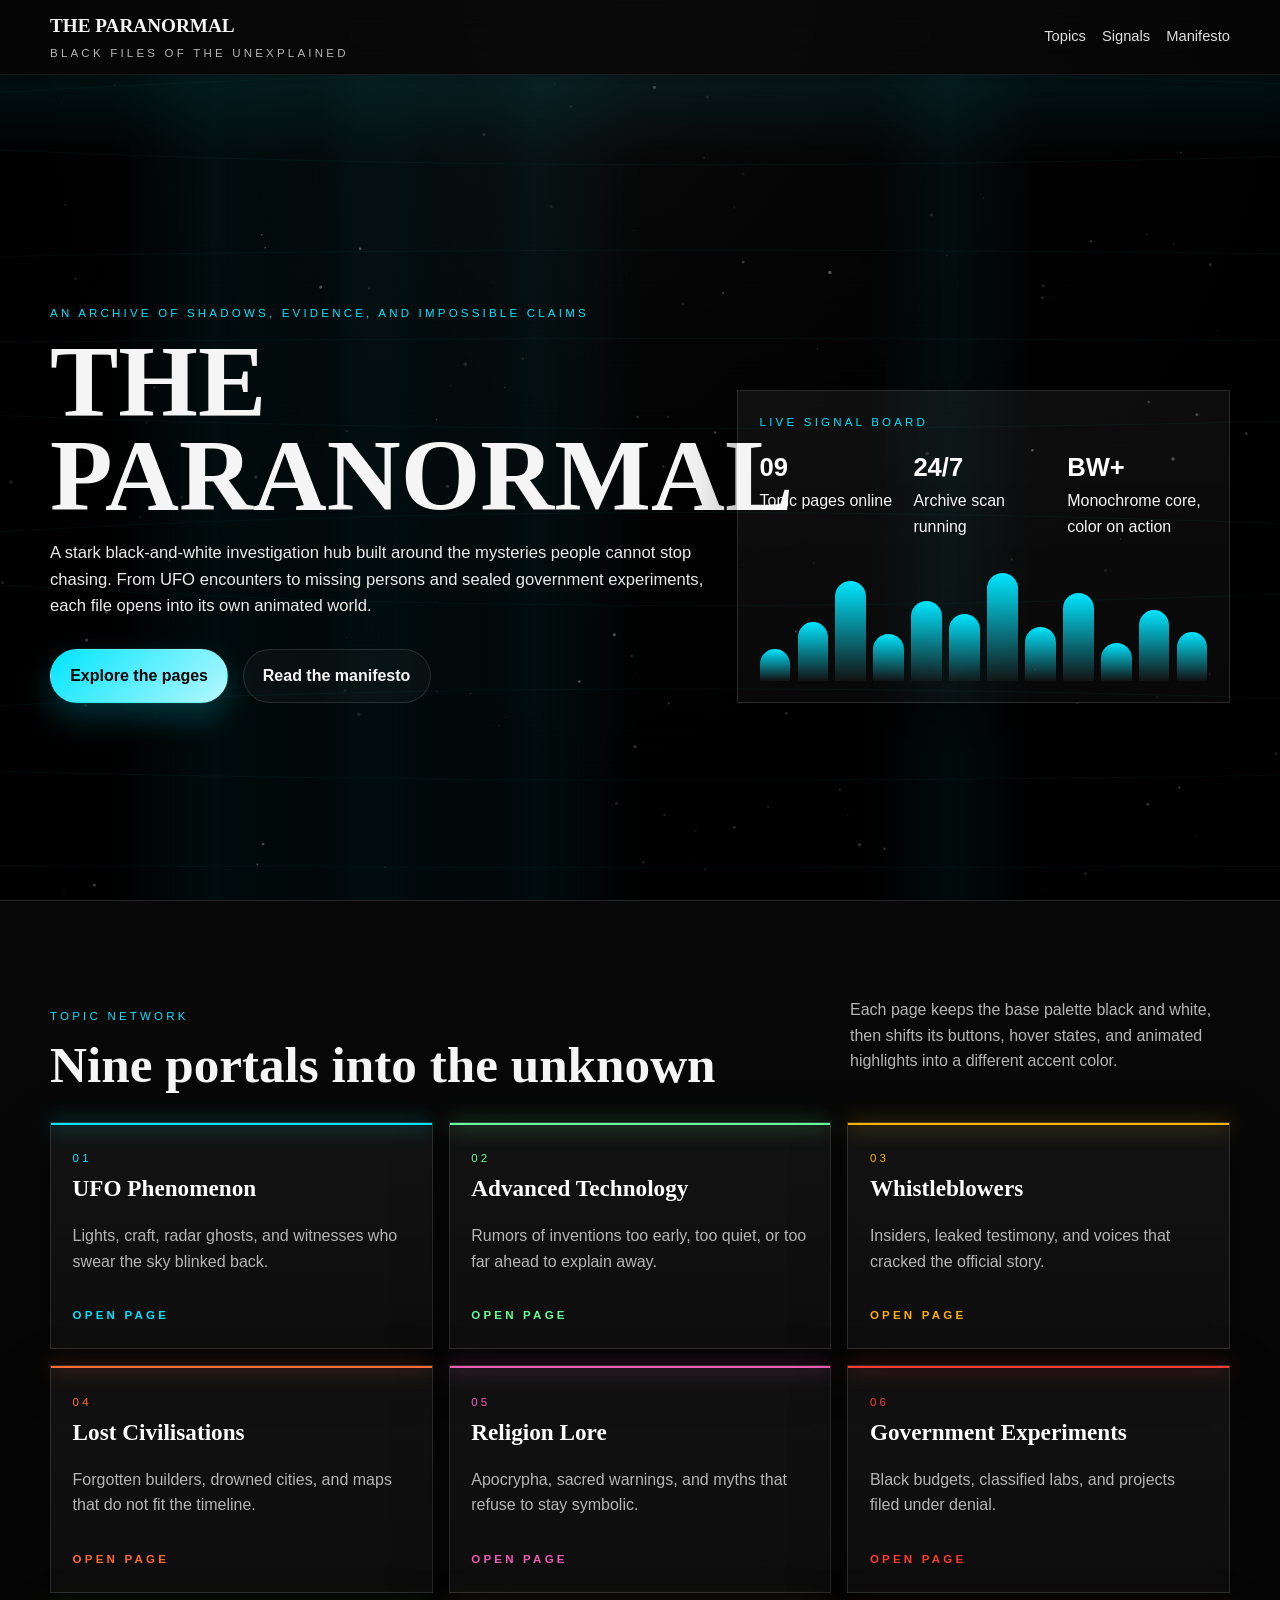
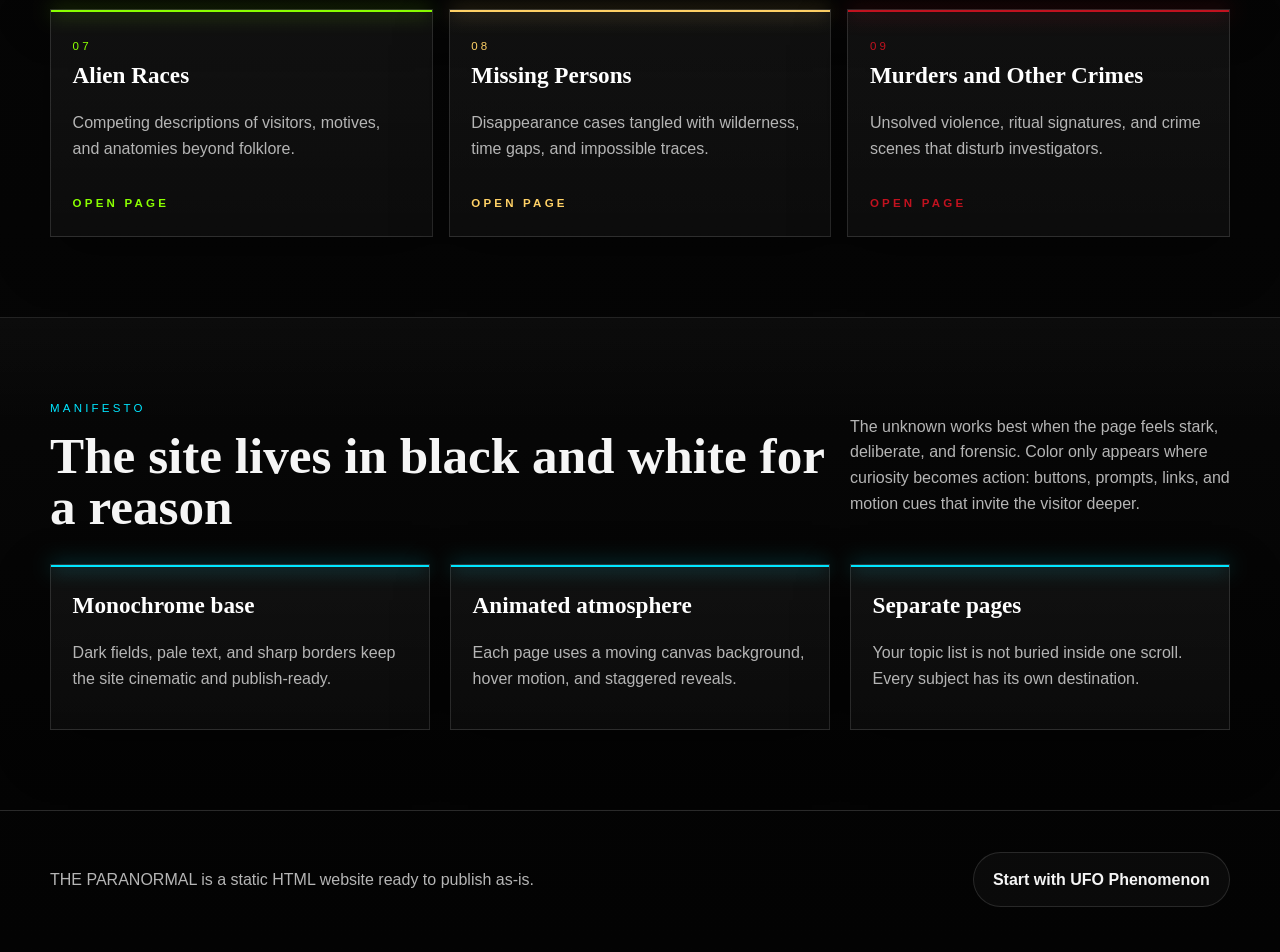
==== commit b5ae0f61: "Update index.html" ====
--- a/index.html
+++ b/index.html
@@ -4,7 +4,7 @@
   <meta charset="UTF-8">
   <meta name="viewport" content="width=device-width, initial-scale=1.0">
   <title>THE PARANORMAL</title>
-  <meta name="description" content="THE PARANORMAL explores the unknown through animated pages on UFOs, advanced technology, whistleblowers, lost civilizations, alien races, and other unresolved mysteries.">
+  <meta name="description" content="THE PARANORMAL explores the unknown .">
   <link rel="stylesheet" href="styles.css">
 </head>
 <body class="home-page" style="--accent:#00e5ff;--accent-soft:rgba(0,229,255,0.22);--accent-alt:#ff6b35;">
